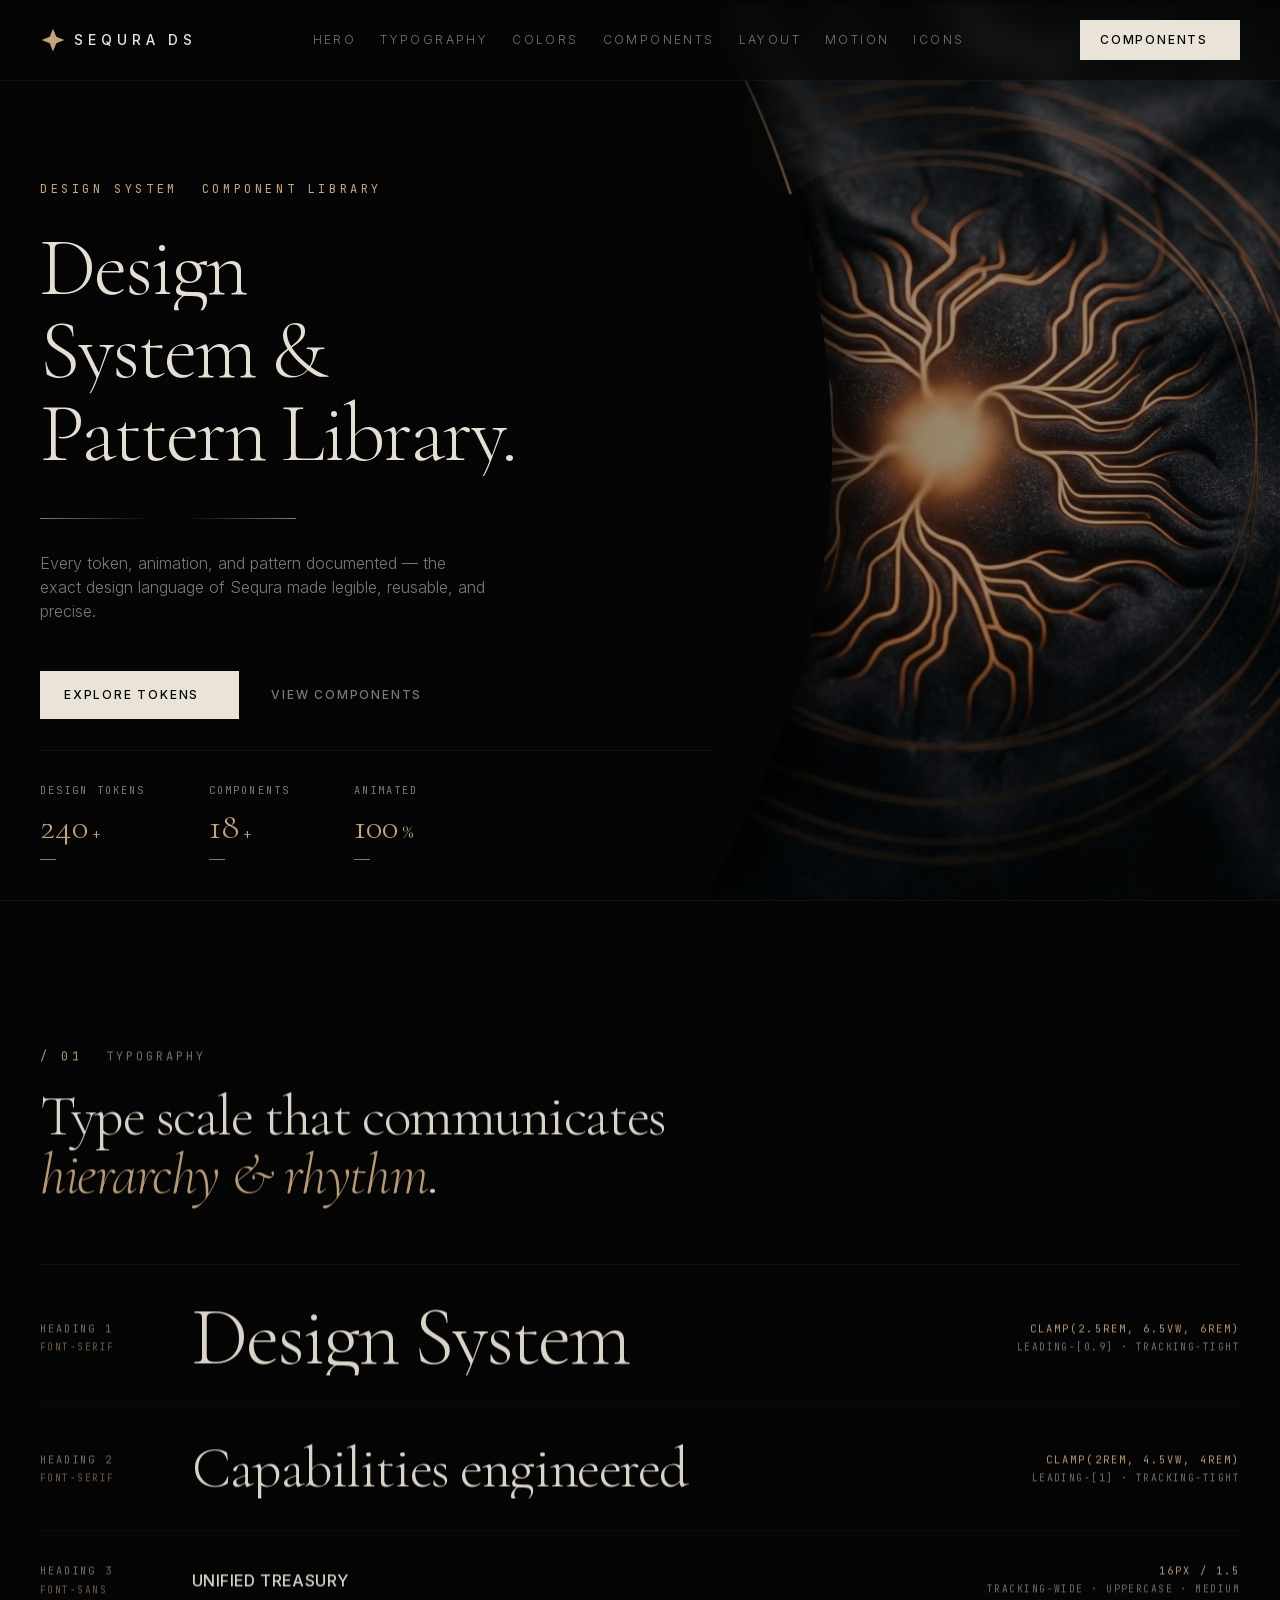
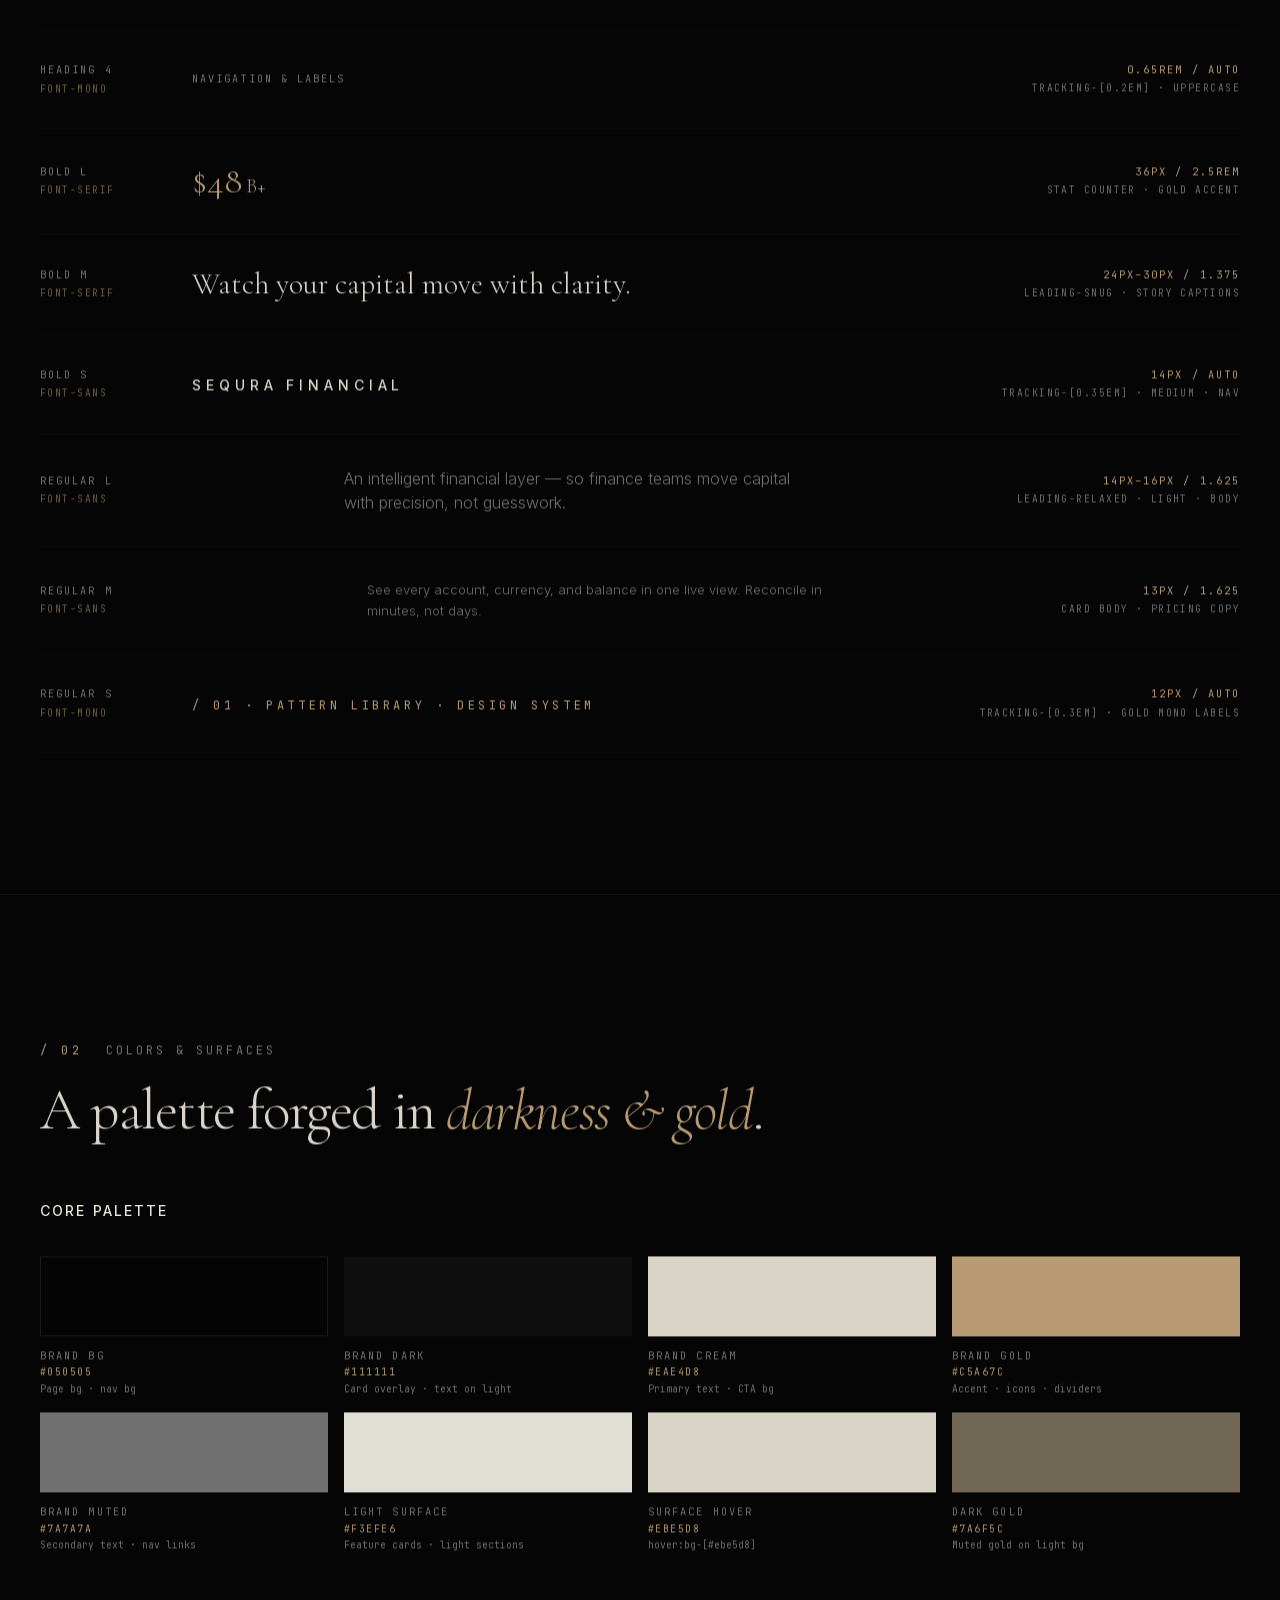
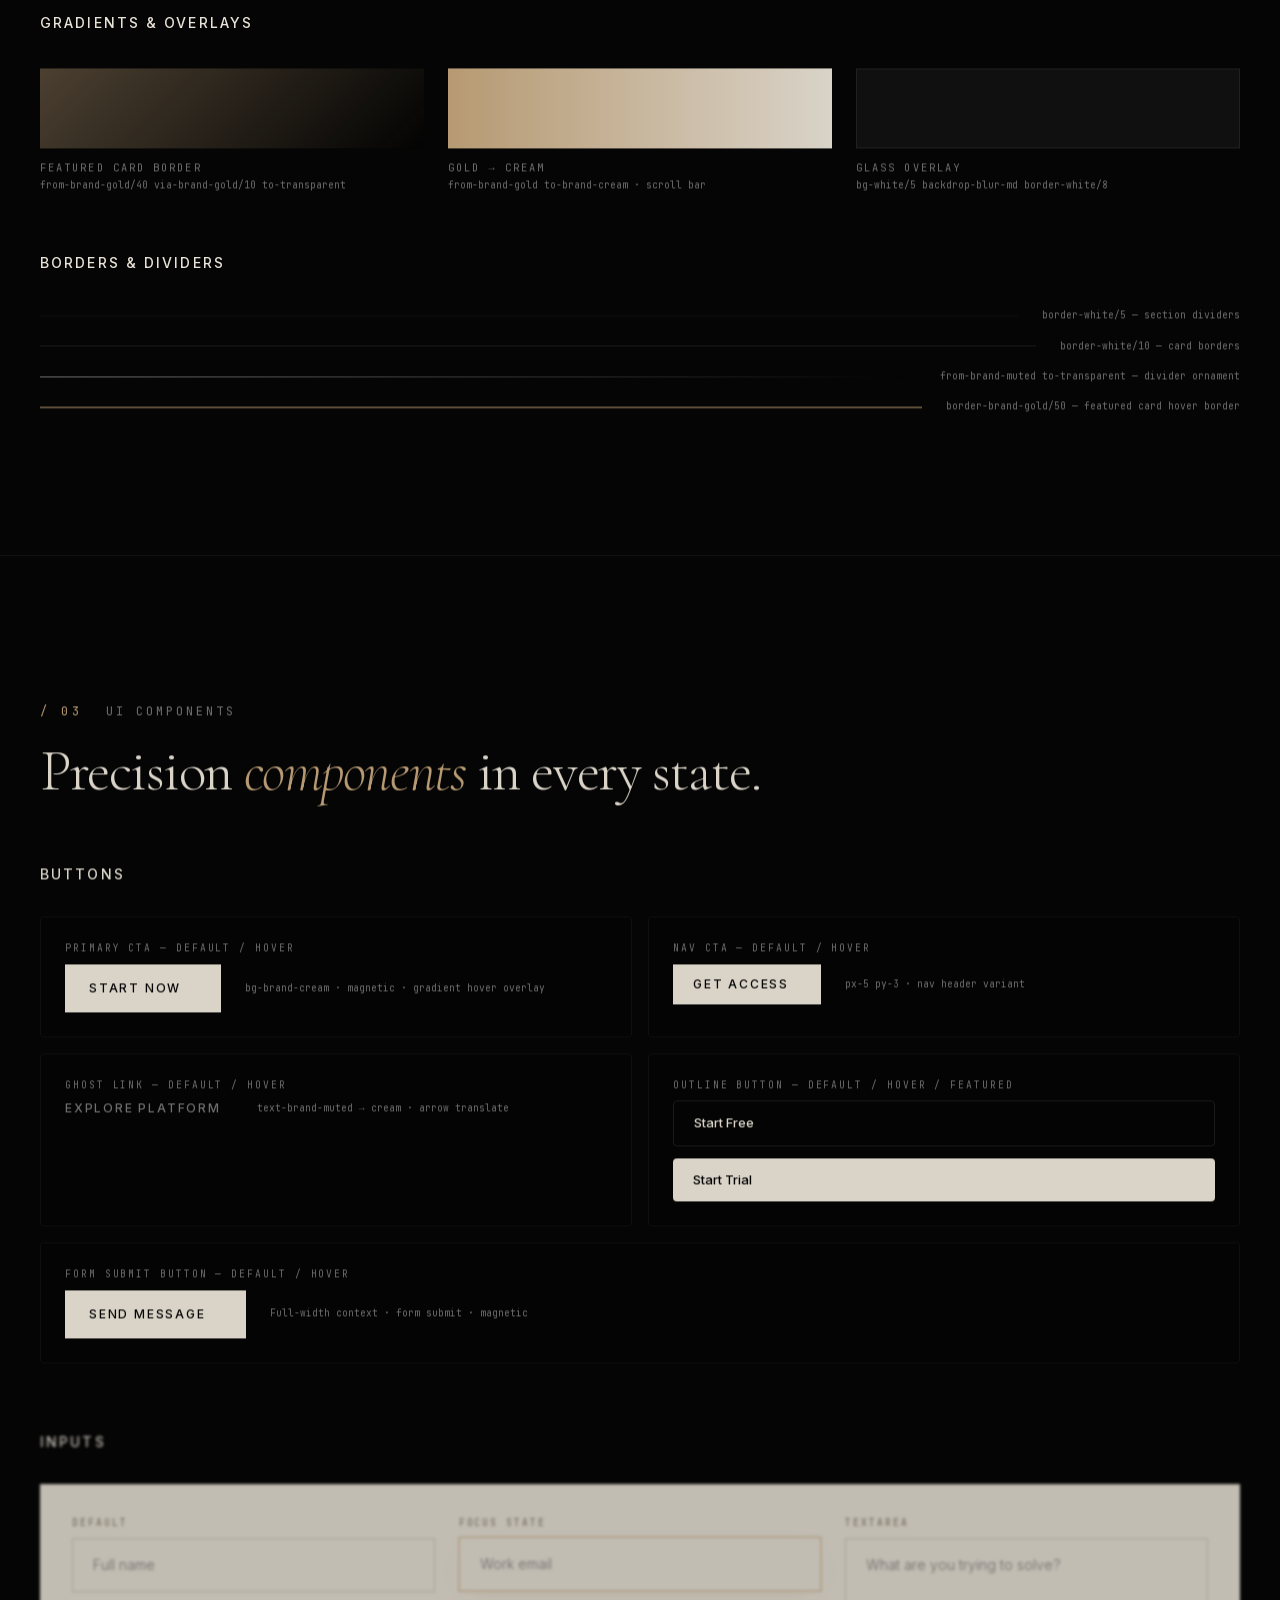
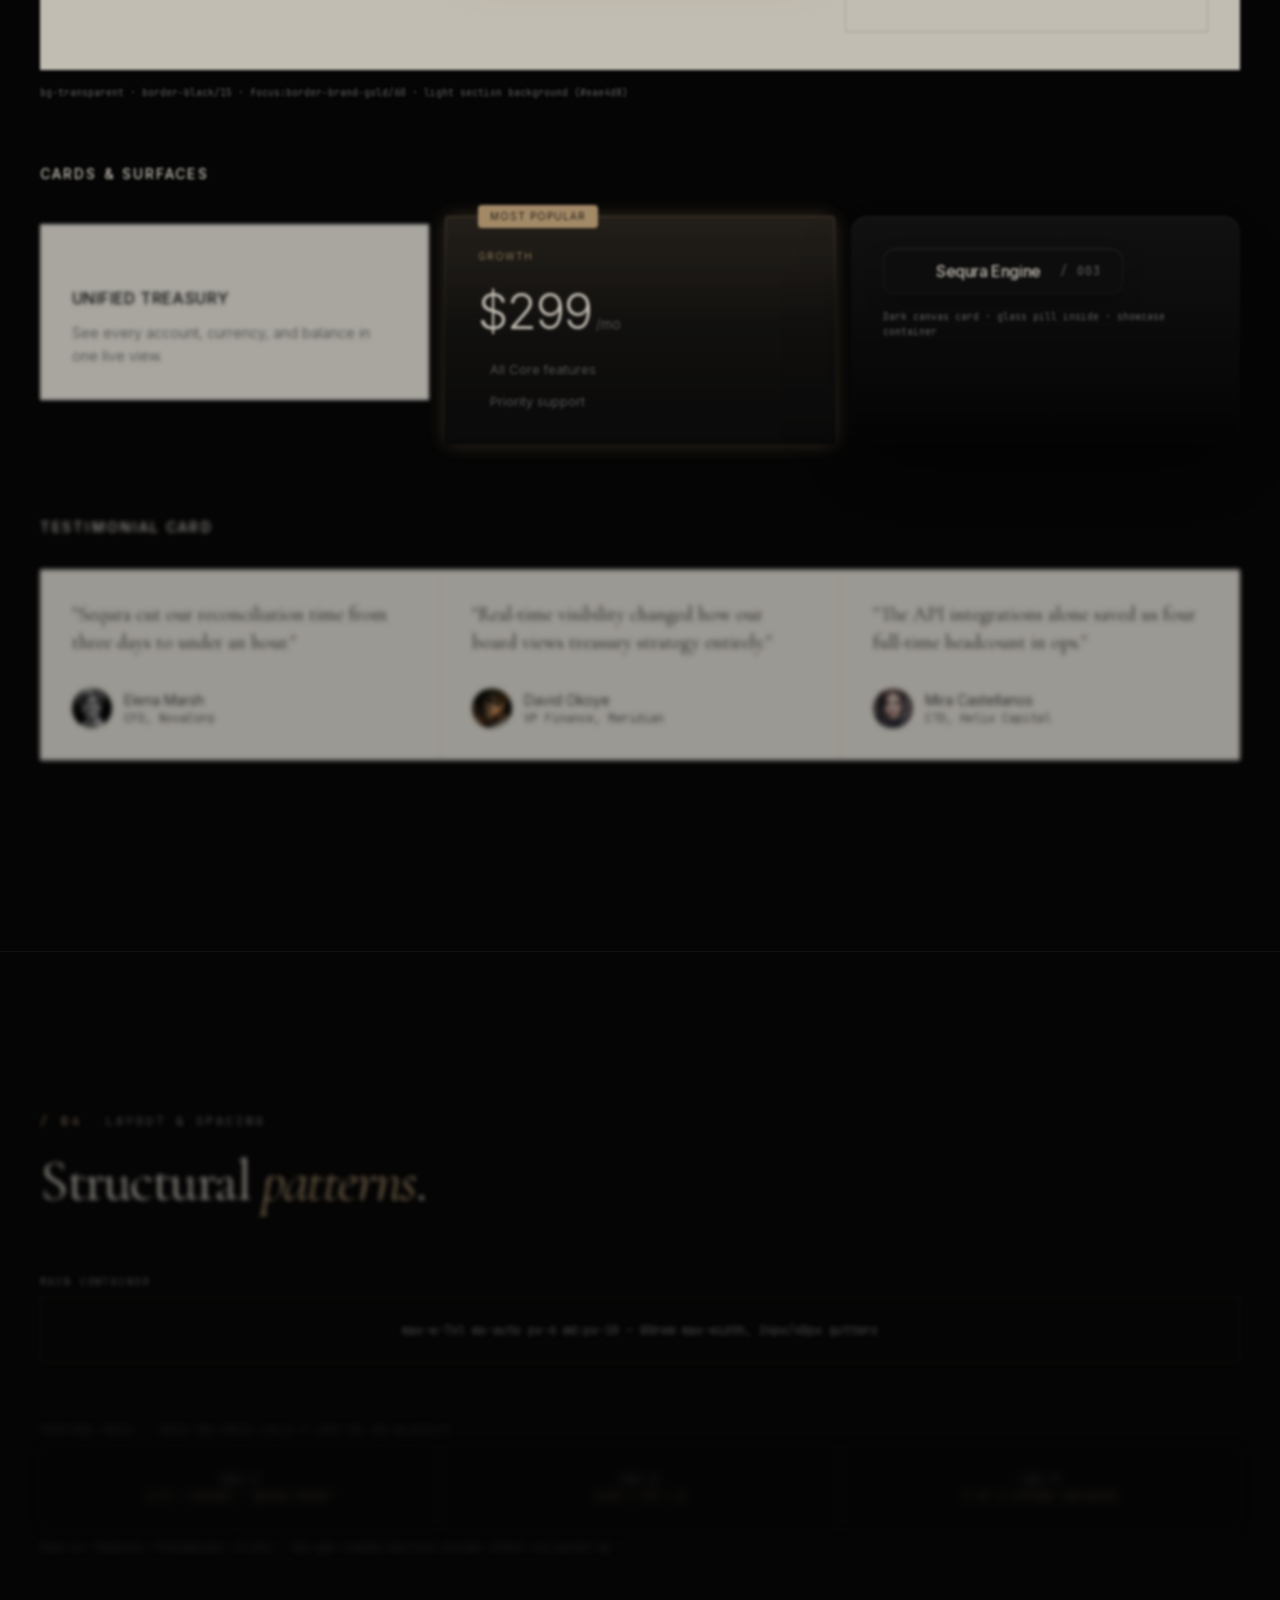
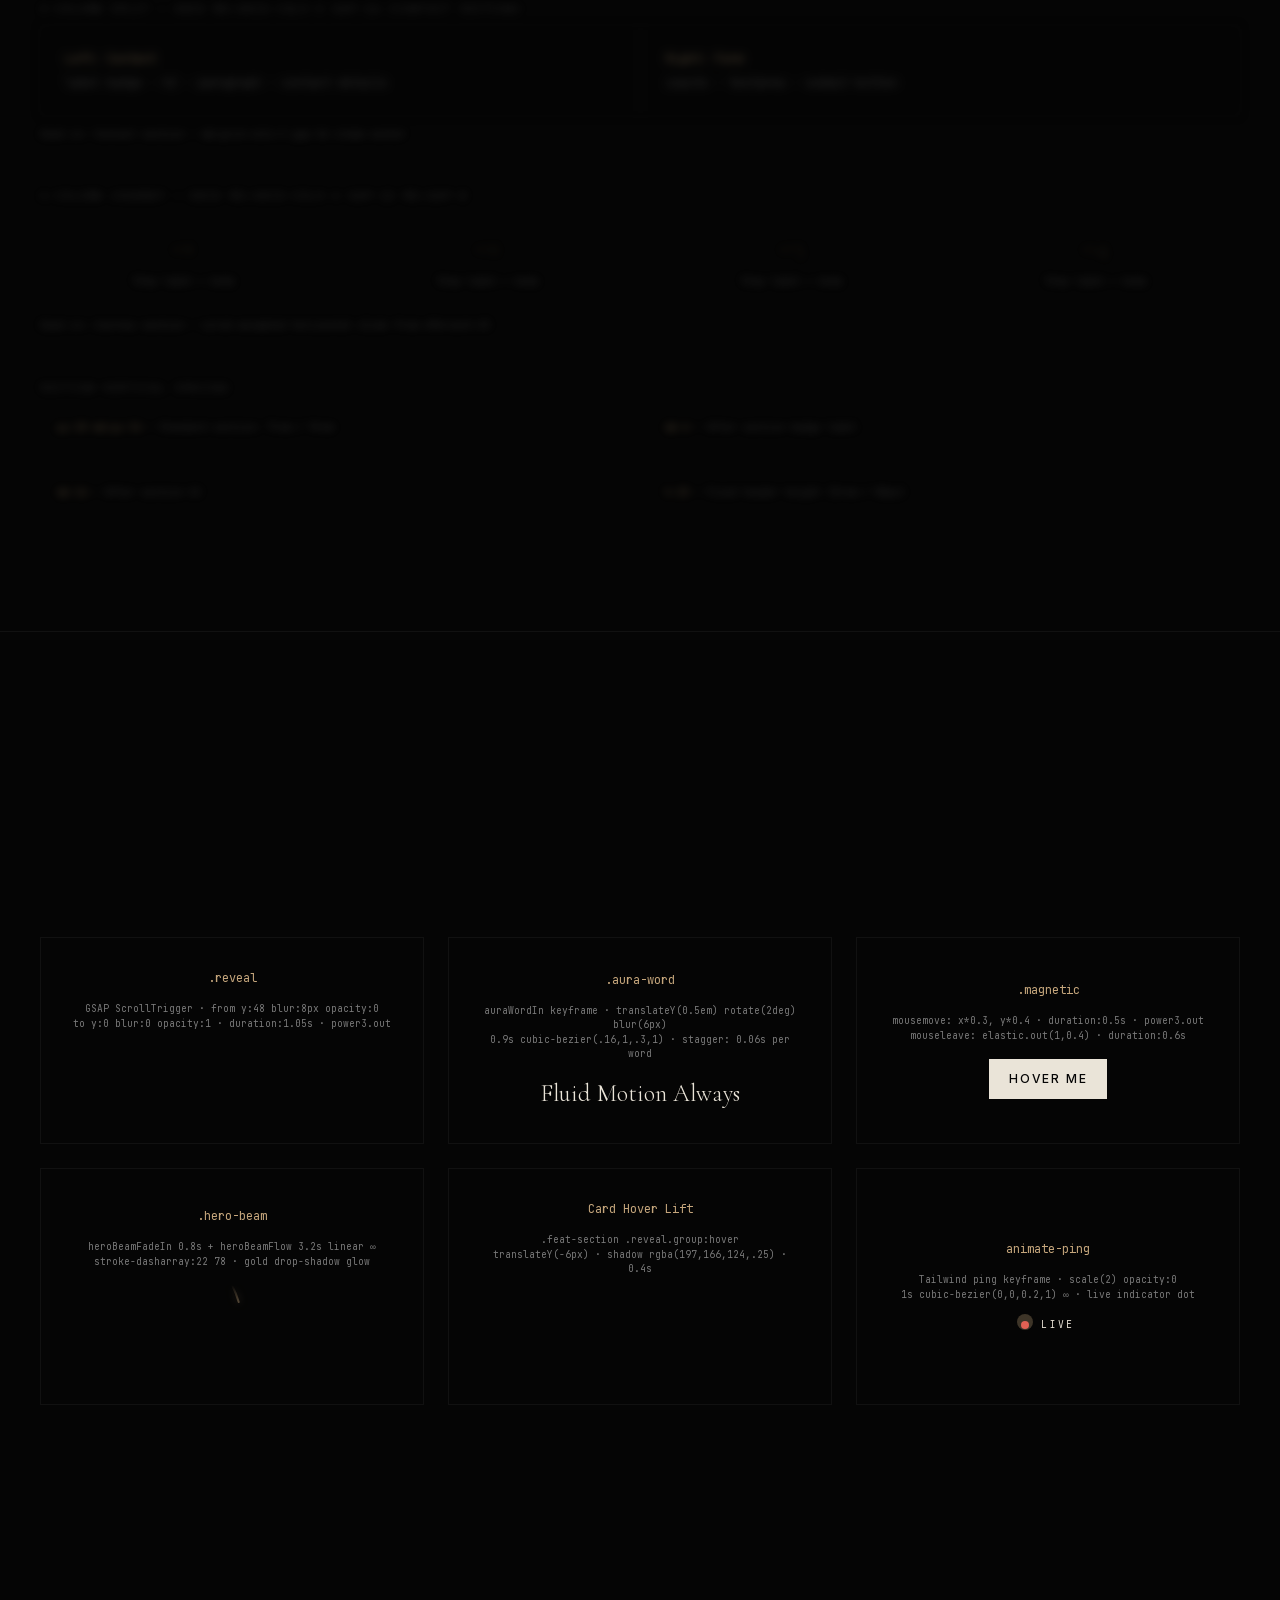
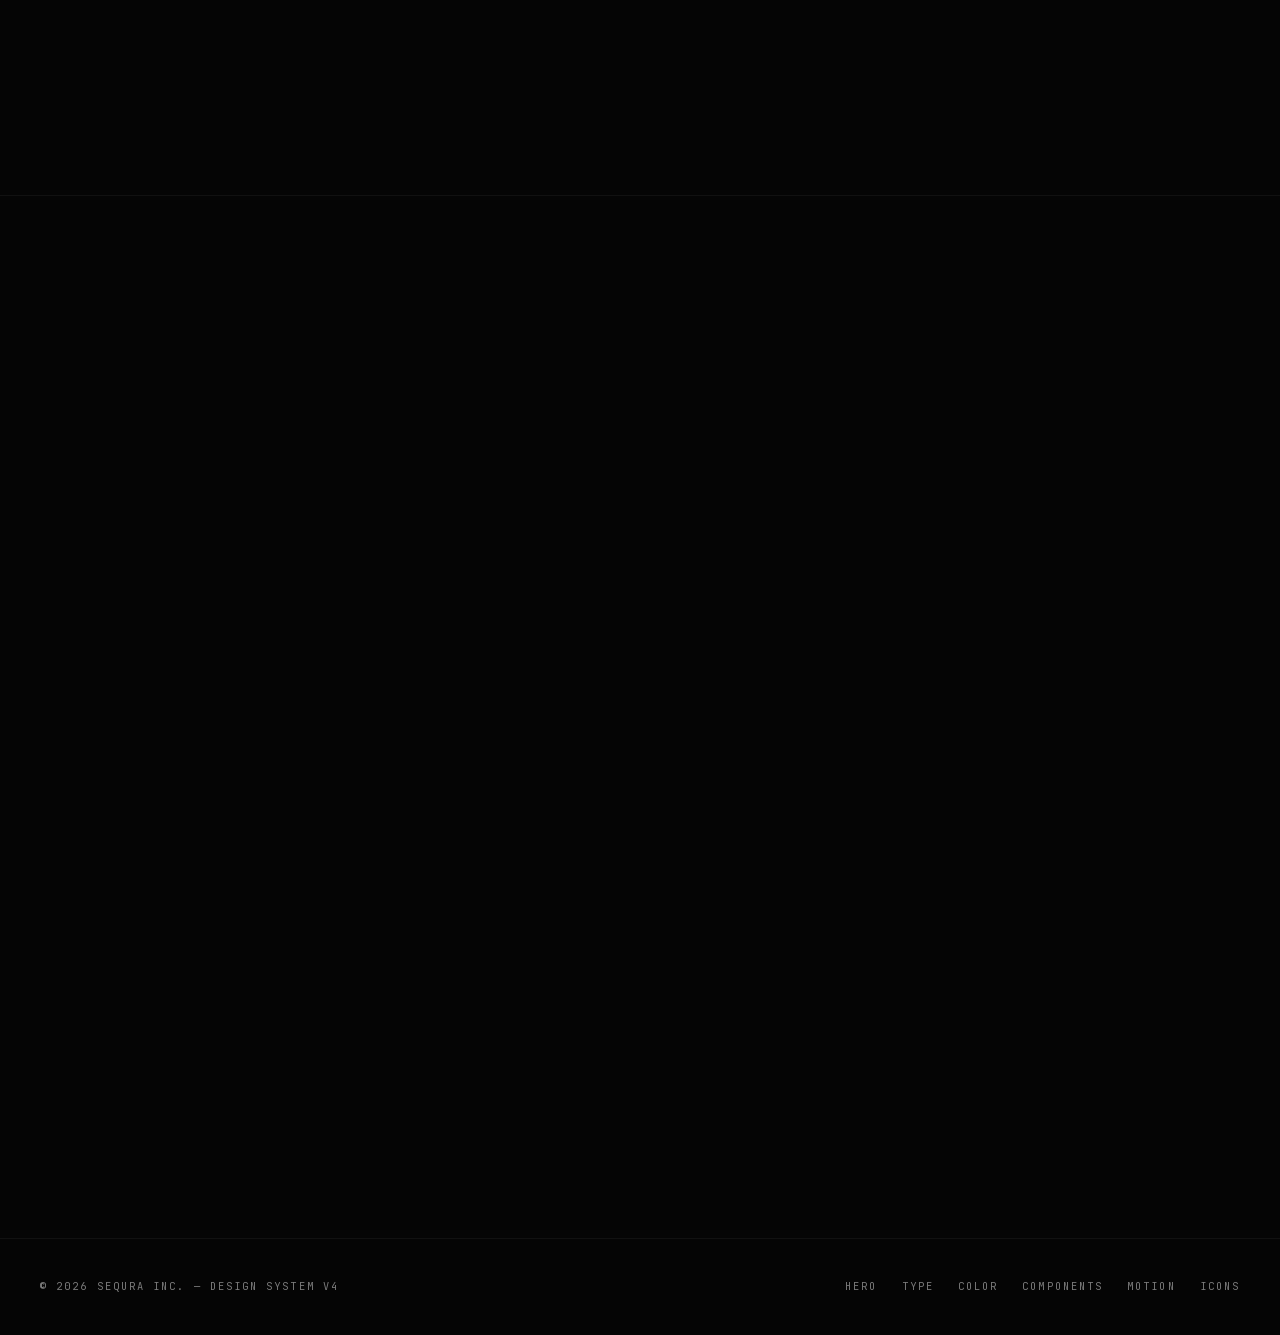
==== sequra-fintech.aura.build/design-system4.html @ 44ab553e "primeiro design system" ====
<!DOCTYPE html>
<html class="bg-[#050505] text-[#eae4d8] selection:bg-[#c5a67c]/30 selection:text-white scroll-smooth" lang="en">
<head>
<meta charset="utf-8"/>
<meta content="width=device-width, initial-scale=1.0" name="viewport"/>
<title>Sequra — Design System & Pattern Library</title>
<script src="assets/176e894661aa9cdc_3.4.17"></script>
<link href="https://fonts.googleapis.com" rel="preconnect"/>
<link href="https://fonts.gstatic.com" rel="preconnect"/>
<link href="assets/3ca3ce325beb8ca0_css2.css" rel="stylesheet"/>
<script src="assets/851bed7af266f96a_iconify-icon.min.js"></script>
<script src="assets/efc85c7eb1418197_gsap.min.js"></script>
<script src="assets/65f6c13748b0c8d8_ScrollTrigger.min.js"></script>
<script>
tailwind.config = {
  theme: { extend: {
    fontFamily: { serif: ['"Cormorant Garamond"','serif'], sans: ['Inter','sans-serif'], mono: ['"JetBrains Mono"','monospace'] },
    colors: { brand: { bg:'#050505', cream:'#eae4d8', gold:'#c5a67c', muted:'#7a7a7a', dark:'#111111' } }
  }}
}
</script>
<style>
/* ── Keyframes from original ── */
@keyframes heroBeamFlow{from{stroke-dashoffset:100}to{stroke-dashoffset:0}}
@keyframes heroBeamFadeIn{from{opacity:0}to{opacity:1}}
.hero-beam{opacity:0;animation:heroBeamFadeIn .8s ease 2s forwards,heroBeamFlow 3.2s linear 2s infinite;will-change:stroke-dashoffset}
@keyframes auraFadeUp{from{opacity:0;transform:translateY(28px);filter:blur(8px)}to{opacity:1;transform:translateY(0);filter:blur(0)}}
@keyframes auraWordIn{from{opacity:0;transform:translateY(0.5em) rotate(2deg);filter:blur(6px)}to{opacity:1;transform:translateY(0) rotate(0);filter:blur(0)}}
.aura-word{display:inline-block;will-change:transform,opacity,filter;animation:auraWordIn .9s cubic-bezier(.16,1,.3,1) both}
.aura-inview{animation:auraFadeUp 1s cubic-bezier(.16,1,.3,1) both}
/* ── Transitions from original ── */
a,button,input,textarea,iconify-icon{transition:transform .4s cubic-bezier(.16,1,.3,1),color .4s ease,background-color .4s ease,border-color .4s ease,box-shadow .4s ease,letter-spacing .4s ease,filter .4s ease}
a:hover iconify-icon,button:hover iconify-icon{transform:translateY(-1px)}
.feat-section .reveal.group:hover{transform:translateY(-6px);box-shadow:0 24px 60px -20px rgba(197,166,124,.25)}
.feat-section .reveal.group:hover iconify-icon{transform:scale(1.15) rotate(-6deg);filter:drop-shadow(0 0 12px rgba(197,166,124,.5))}
input:focus,textarea:focus{box-shadow:0 0 0 1px rgba(197,166,124,.4),0 8px 30px -12px rgba(197,166,124,.3);transform:translateY(-1px)}
button:hover,a.bg-brand-cream:hover{box-shadow:0 12px 40px -10px rgba(234,228,216,.35)}
nav a:hover{color:#c5a67c}
/* ── Scroll progress ── */
#scroll-progress{position:fixed;top:0;left:0;height:2px;width:0;background:linear-gradient(90deg,#c5a67c,#eae4d8);z-index:60;box-shadow:0 0 12px rgba(197,166,124,.6)}
/* ── Char & magnetic ── */
.char{display:inline-block;will-change:transform,opacity,filter}
.magnetic{will-change:transform}
/* ── DS nav section indicator ── */
.ds-nav-item.active{color:#c5a67c}
/* ── DS section label ── */
.ds-section-rule{border-top:1px solid rgba(255,255,255,.05)}
/* ── Motion demo boxes ── */
@keyframes ds-lift{0%,100%{transform:translateY(0);box-shadow:0 4px 20px rgba(197,166,124,0)}50%{transform:translateY(-8px);box-shadow:0 24px 40px rgba(197,166,124,.3)}}
.ds-motion-lift-demo:hover{animation:ds-lift .6s cubic-bezier(.16,1,.3,1) forwards}
/* ── States demo helper ── */
.state-label{font-size:0.6rem;letter-spacing:.2em;text-transform:uppercase;font-family:"JetBrains Mono",monospace;color:#7a7a7a;margin-bottom:.5rem;display:block}
/* offline */
html,body{opacity:1!important;visibility:visible!important}
</style>
</head>

<body class="font-sans text-brand-cream antialiased font-light bg-brand-bg relative overflow-x-hidden">

<div id="scroll-progress"></div>
<canvas class="fixed inset-0 z-0 pointer-events-none opacity-40" id="ambient-canvas"></canvas>

<!-- ══════════════════════════════════
     FIXED HEADER / NAV
══════════════════════════════════ -->
<header class="fixed top-0 left-0 w-full z-50 backdrop-blur-md bg-brand-bg/60 border-b border-white/5">
  <div class="max-w-7xl mx-auto px-6 md:px-10 h-20 flex items-center justify-between">
    <a class="flex items-center gap-2 group" href="#top">
      <svg class="transition-transform duration-500 group-hover:rotate-90" fill="none" height="26" viewBox="0 0 32 32" width="26">
        <path d="M16 2 L20 12 L30 16 L20 20 L16 30 L12 20 L2 16 L12 12 Z" fill="#c5a67c"></path>
      </svg>
      <span class="text-sm tracking-[0.35em] font-medium uppercase">SEQURA DS</span>
    </a>
    <nav class="hidden md:flex items-center gap-6 text-xs tracking-[0.2em] uppercase text-brand-muted">
      <a href="#top" class="hover:text-brand-cream transition-colors">Hero</a>
      <a href="#typography" class="hover:text-brand-cream transition-colors">Typography</a>
      <a href="#colors" class="hover:text-brand-cream transition-colors">Colors</a>
      <a href="#components" class="hover:text-brand-cream transition-colors">Components</a>
      <a href="#layout" class="hover:text-brand-cream transition-colors">Layout</a>
      <a href="#motion" class="hover:text-brand-cream transition-colors">Motion</a>
      <a href="#icons" class="hover:text-brand-cream transition-colors">Icons</a>
    </nav>
    <a class="group magnetic flex items-center gap-3 bg-brand-cream text-brand-bg px-5 py-3 hover:bg-white transition-colors" href="#components">
      <span class="text-xs tracking-[0.15em] font-medium uppercase">Components</span>
      <iconify-icon class="text-base transition-transform group-hover:translate-x-1 group-hover:-translate-y-1" icon="solar:arrow-right-up-linear"></iconify-icon>
    </a>
  </div>
</header>


<!-- ══════════════════════════════════
     0) HERO — EXACT CLONE, TEXT ADAPTED
══════════════════════════════════ -->
<section class="relative h-screen w-full overflow-hidden" id="top">

  <!-- Right background image -->
  <div class="absolute inset-0 z-0 flex justify-end overflow-hidden">
    <img alt="" class="gsap-bg-img h-full w-auto max-w-none object-cover object-left opacity-0" src="assets/fb736cce9f57f5f8_1600w.jpg"/>
  </div>

  <!-- SVG curve + beam overlay -->
  <svg class="absolute inset-0 w-full h-full pointer-events-none drop-shadow-[20px_0_30px_rgba(0,0,0,0.9)]" preserveAspectRatio="none" viewBox="0 0 100 100">
    <defs>
      <linearGradient id="beamGrad" x1="0" x2="0" y1="0" y2="1">
        <stop offset="0%" stop-color="rgba(197,166,124,0)"/>
        <stop offset="40%" stop-color="rgba(197,166,124,0.9)"/>
        <stop offset="60%" stop-color="rgba(234,228,216,0.95)"/>
        <stop offset="100%" stop-color="rgba(197,166,124,0)"/>
      </linearGradient>
    </defs>
    <path class="gsap-curve" d="M0,0 L0,100 L55,100 Q75,50 55,0 Z" fill="#050505"></path>
    <path class="hero-beam" d="M55,0 Q75,50 55,100" fill="none" pathLength="100" stroke="url(#beamGrad)" stroke-dasharray="22 78" stroke-linecap="round" stroke-width="0.2" style="filter:drop-shadow(0 0 2px rgba(197,166,124,0.9));animation-delay:2s"></path>
  </svg>

  <!-- Left content -->
  <div class="relative z-10 h-full max-w-7xl mx-auto px-6 md:px-10 flex flex-col justify-center">

    <!-- Badge -->
    <div class="gsap-element flex items-center gap-3 mb-8">
      <span class="text-xs tracking-[0.3em] text-brand-gold uppercase font-mono">Design System</span>
      <iconify-icon class="text-brand-muted text-xs" icon="solar:close-linear"></iconify-icon>
      <span class="text-xs tracking-[0.3em] text-brand-gold uppercase font-mono">Component Library</span>
    </div>

    <!-- H1 -->
    <h1 class="font-serif tracking-tight text-[clamp(2.5rem,6.5vw,6rem)] leading-[0.9] text-brand-cream mb-10 select-none" data-hero-letters="true">
      <div class="overflow-hidden py-1"><div class="gsap-text">Design</div></div>
      <div class="overflow-hidden py-1"><div class="gsap-text">System &amp;</div></div>
      <div class="overflow-hidden py-1"><div class="gsap-text">Pattern Library.</div></div>
    </h1>

    <!-- Divider -->
    <div class="gsap-element flex items-center gap-4 mb-8 w-64 opacity-50">
      <div class="h-px flex-1 bg-gradient-to-r from-brand-muted to-transparent"></div>
      <iconify-icon class="text-brand-gold text-sm" icon="solar:shield-check-linear"></iconify-icon>
      <div class="h-px flex-1 bg-gradient-to-l from-brand-muted to-transparent"></div>
    </div>

    <!-- Paragraph -->
    <p class="gsap-element text-sm md:text-base text-brand-muted max-w-md leading-relaxed mb-12">
      Every token, animation, and pattern documented — the exact design language of Sequra made legible, reusable, and precise.
    </p>

    <!-- CTA buttons -->
    <div class="gsap-element flex flex-wrap items-center gap-8">
      <a class="relative group magnetic overflow-hidden bg-brand-cream text-brand-bg px-6 py-4 flex items-center gap-4 transition-all duration-300 hover:bg-white" href="#typography">
        <span class="text-xs tracking-[0.15em] font-medium uppercase relative z-10">Explore Tokens</span>
        <iconify-icon class="text-lg relative z-10 transition-transform group-hover:translate-x-1 group-hover:-translate-y-1" icon="solar:arrow-right-up-linear"></iconify-icon>
        <div class="absolute inset-0 bg-gradient-to-tr from-brand-gold/20 to-transparent opacity-0 group-hover:opacity-100 transition-opacity duration-500 z-0"></div>
      </a>
      <a class="group flex items-center gap-3 text-brand-muted hover:text-brand-cream transition-colors duration-300" href="#components">
        <span class="text-xs tracking-[0.15em] font-medium uppercase">View Components</span>
        <iconify-icon class="text-lg transition-transform group-hover:translate-x-1 group-hover:-translate-y-1" icon="solar:arrow-right-up-linear"></iconify-icon>
      </a>
    </div>
  </div>

  <!-- Bottom stats -->
  <div class="gsap-element absolute bottom-10 left-0 right-0 z-10 max-w-7xl mx-auto px-6 md:px-10">
    <div class="flex flex-wrap items-end gap-12 md:gap-16 border-t border-white/5 pt-8 max-w-2xl">
      <div class="flex flex-col gap-2">
        <span class="text-[0.65rem] tracking-[0.2em] text-brand-muted uppercase font-mono">Design Tokens</span>
        <div class="flex items-baseline gap-1">
          <span class="font-serif text-4xl text-brand-gold" data-count="240">240</span>
          <span class="font-serif text-xl text-brand-gold">+</span>
        </div>
        <div class="w-4 h-px bg-brand-muted mt-1"></div>
      </div>
      <div class="flex flex-col gap-2">
        <span class="text-[0.65rem] tracking-[0.2em] text-brand-muted uppercase font-mono">Components</span>
        <div class="flex items-baseline gap-1">
          <span class="font-serif text-4xl text-brand-gold" data-count="18">18</span>
          <span class="font-serif text-xl text-brand-gold">+</span>
        </div>
        <div class="w-4 h-px bg-brand-muted mt-1"></div>
      </div>
      <div class="flex flex-col gap-2">
        <span class="text-[0.65rem] tracking-[0.2em] text-brand-muted uppercase font-mono">Animated</span>
        <div class="flex items-baseline gap-1">
          <span class="font-serif text-4xl text-brand-gold" data-count="100" data-decimals="0">100</span>
          <span class="font-serif text-xl text-brand-gold">%</span>
        </div>
        <div class="w-4 h-px bg-brand-muted mt-1"></div>
      </div>
    </div>
  </div>

</section>


<!-- ══════════════════════════════════
     1) TYPOGRAPHY
══════════════════════════════════ -->
<section class="relative z-10 max-w-7xl mx-auto px-6 md:px-10 py-28 md:py-36 ds-section-rule" id="typography">

  <div class="reveal flex items-center gap-3 mb-6">
    <span class="text-xs tracking-[0.3em] text-brand-gold uppercase font-mono">/ 01</span>
    <iconify-icon class="text-brand-muted text-xs" icon="solar:close-linear"></iconify-icon>
    <span class="text-xs tracking-[0.25em] text-brand-muted uppercase font-mono">Typography</span>
  </div>

  <h2 class="reveal font-serif tracking-tight text-[clamp(2rem,4.5vw,4rem)] leading-[1] mb-16 max-w-3xl">
    Type scale that communicates
    <span class="italic text-brand-gold">hierarchy &amp; rhythm</span>.
  </h2>

  <!-- Spec table -->
  <div class="flex flex-col border-t border-white/5">

    <!-- Heading 1 -->
    <div class="reveal flex items-center justify-between py-8 border-b border-white/5 gap-6 flex-wrap md:flex-nowrap">
      <div class="flex-shrink-0 w-28">
        <span class="text-[0.65rem] tracking-[0.2em] text-brand-muted uppercase font-mono block">Heading 1</span>
        <span class="text-[0.6rem] tracking-[0.15em] text-brand-gold/60 uppercase font-mono block mt-1">font-serif</span>
      </div>
      <div class="flex-1 overflow-hidden px-4 min-w-0">
        <h1 class="font-serif tracking-tight text-[clamp(2.5rem,6.5vw,6rem)] leading-[0.9] text-brand-cream truncate">Design System</h1>
      </div>
      <div class="flex-shrink-0 text-right">
        <span class="text-[0.65rem] tracking-[0.2em] text-brand-gold uppercase font-mono block">clamp(2.5rem, 6.5vw, 6rem)</span>
        <span class="text-[0.6rem] tracking-[0.15em] text-brand-muted uppercase font-mono block mt-1">leading-[0.9] · tracking-tight</span>
      </div>
    </div>

    <!-- Heading 2 -->
    <div class="reveal flex items-center justify-between py-8 border-b border-white/5 gap-6 flex-wrap md:flex-nowrap">
      <div class="flex-shrink-0 w-28">
        <span class="text-[0.65rem] tracking-[0.2em] text-brand-muted uppercase font-mono block">Heading 2</span>
        <span class="text-[0.6rem] tracking-[0.15em] text-brand-gold/60 uppercase font-mono block mt-1">font-serif</span>
      </div>
      <div class="flex-1 overflow-hidden px-4 min-w-0">
        <h2 class="font-serif tracking-tight text-[clamp(2rem,4.5vw,4rem)] leading-[1] text-brand-cream truncate">Capabilities engineered</h2>
      </div>
      <div class="flex-shrink-0 text-right">
        <span class="text-[0.65rem] tracking-[0.2em] text-brand-gold uppercase font-mono block">clamp(2rem, 4.5vw, 4rem)</span>
        <span class="text-[0.6rem] tracking-[0.15em] text-brand-muted uppercase font-mono block mt-1">leading-[1] · tracking-tight</span>
      </div>
    </div>

    <!-- Heading 3 — Card title -->
    <div class="reveal flex items-center justify-between py-8 border-b border-white/5 gap-6 flex-wrap md:flex-nowrap">
      <div class="flex-shrink-0 w-28">
        <span class="text-[0.65rem] tracking-[0.2em] text-brand-muted uppercase font-mono block">Heading 3</span>
        <span class="text-[0.6rem] tracking-[0.15em] text-brand-gold/60 uppercase font-mono block mt-1">font-sans</span>
      </div>
      <div class="flex-1 overflow-hidden px-4 min-w-0">
        <h3 class="text-base tracking-wide uppercase font-medium text-brand-cream">Unified Treasury</h3>
      </div>
      <div class="flex-shrink-0 text-right">
        <span class="text-[0.65rem] tracking-[0.2em] text-brand-gold uppercase font-mono block">16px / 1.5</span>
        <span class="text-[0.6rem] tracking-[0.15em] text-brand-muted uppercase font-mono block mt-1">tracking-wide · uppercase · medium</span>
      </div>
    </div>

    <!-- Heading 4 — Section label -->
    <div class="reveal flex items-center justify-between py-8 border-b border-white/5 gap-6 flex-wrap md:flex-nowrap">
      <div class="flex-shrink-0 w-28">
        <span class="text-[0.65rem] tracking-[0.2em] text-brand-muted uppercase font-mono block">Heading 4</span>
        <span class="text-[0.6rem] tracking-[0.15em] text-brand-gold/60 uppercase font-mono block mt-1">font-mono</span>
      </div>
      <div class="flex-1 overflow-hidden px-4 min-w-0">
        <h4 class="text-[0.65rem] tracking-[0.2em] uppercase font-mono text-brand-muted">Navigation &amp; Labels</h4>
      </div>
      <div class="flex-shrink-0 text-right">
        <span class="text-[0.65rem] tracking-[0.2em] text-brand-gold uppercase font-mono block">0.65rem / auto</span>
        <span class="text-[0.6rem] tracking-[0.15em] text-brand-muted uppercase font-mono block mt-1">tracking-[0.2em] · uppercase</span>
      </div>
    </div>

    <!-- Bold L — Serif stat -->
    <div class="reveal flex items-center justify-between py-8 border-b border-white/5 gap-6 flex-wrap md:flex-nowrap">
      <div class="flex-shrink-0 w-28">
        <span class="text-[0.65rem] tracking-[0.2em] text-brand-muted uppercase font-mono block">Bold L</span>
        <span class="text-[0.6rem] tracking-[0.15em] text-brand-gold/60 uppercase font-mono block mt-1">font-serif</span>
      </div>
      <div class="flex-1 overflow-hidden px-4 min-w-0 flex items-baseline gap-1">
        <span class="font-serif text-4xl text-brand-gold">$48</span>
        <span class="font-serif text-xl text-brand-gold">B+</span>
      </div>
      <div class="flex-shrink-0 text-right">
        <span class="text-[0.65rem] tracking-[0.2em] text-brand-gold uppercase font-mono block">36px / 2.5rem</span>
        <span class="text-[0.6rem] tracking-[0.15em] text-brand-muted uppercase font-mono block mt-1">stat counter · gold accent</span>
      </div>
    </div>

    <!-- Bold M — Story serif -->
    <div class="reveal flex items-center justify-between py-8 border-b border-white/5 gap-6 flex-wrap md:flex-nowrap">
      <div class="flex-shrink-0 w-28">
        <span class="text-[0.65rem] tracking-[0.2em] text-brand-muted uppercase font-mono block">Bold M</span>
        <span class="text-[0.6rem] tracking-[0.15em] text-brand-gold/60 uppercase font-mono block mt-1">font-serif</span>
      </div>
      <div class="flex-1 overflow-hidden px-4 min-w-0">
        <p class="font-serif text-2xl md:text-3xl leading-snug text-brand-cream">Watch your capital move with clarity.</p>
      </div>
      <div class="flex-shrink-0 text-right">
        <span class="text-[0.65rem] tracking-[0.2em] text-brand-gold uppercase font-mono block">24px–30px / 1.375</span>
        <span class="text-[0.6rem] tracking-[0.15em] text-brand-muted uppercase font-mono block mt-1">leading-snug · story captions</span>
      </div>
    </div>

    <!-- Bold S — Nav label -->
    <div class="reveal flex items-center justify-between py-8 border-b border-white/5 gap-6 flex-wrap md:flex-nowrap">
      <div class="flex-shrink-0 w-28">
        <span class="text-[0.65rem] tracking-[0.2em] text-brand-muted uppercase font-mono block">Bold S</span>
        <span class="text-[0.6rem] tracking-[0.15em] text-brand-gold/60 uppercase font-mono block mt-1">font-sans</span>
      </div>
      <div class="flex-1 overflow-hidden px-4 min-w-0">
        <span class="text-sm tracking-[0.35em] font-medium uppercase text-brand-cream">SEQURA FINANCIAL</span>
      </div>
      <div class="flex-shrink-0 text-right">
        <span class="text-[0.65rem] tracking-[0.2em] text-brand-gold uppercase font-mono block">14px / auto</span>
        <span class="text-[0.6rem] tracking-[0.15em] text-brand-muted uppercase font-mono block mt-1">tracking-[0.35em] · medium · nav</span>
      </div>
    </div>

    <!-- Regular L — Body -->
    <div class="reveal flex items-center justify-between py-8 border-b border-white/5 gap-6 flex-wrap md:flex-nowrap">
      <div class="flex-shrink-0 w-28">
        <span class="text-[0.65rem] tracking-[0.2em] text-brand-muted uppercase font-mono block">Regular L</span>
        <span class="text-[0.6rem] tracking-[0.15em] text-brand-gold/60 uppercase font-mono block mt-1">font-sans</span>
      </div>
      <div class="flex-1 overflow-hidden px-4 min-w-0 max-w-lg">
        <p class="text-sm md:text-base text-brand-muted leading-relaxed">An intelligent financial layer — so finance teams move capital with precision, not guesswork.</p>
      </div>
      <div class="flex-shrink-0 text-right">
        <span class="text-[0.65rem] tracking-[0.2em] text-brand-gold uppercase font-mono block">14px–16px / 1.625</span>
        <span class="text-[0.6rem] tracking-[0.15em] text-brand-muted uppercase font-mono block mt-1">leading-relaxed · light · body</span>
      </div>
    </div>

    <!-- Regular M — Card body -->
    <div class="reveal flex items-center justify-between py-8 border-b border-white/5 gap-6 flex-wrap md:flex-nowrap">
      <div class="flex-shrink-0 w-28">
        <span class="text-[0.65rem] tracking-[0.2em] text-brand-muted uppercase font-mono block">Regular M</span>
        <span class="text-[0.6rem] tracking-[0.15em] text-brand-gold/60 uppercase font-mono block mt-1">font-sans</span>
      </div>
      <div class="flex-1 overflow-hidden px-4 min-w-0 max-w-lg">
        <p class="text-[13px] leading-relaxed text-brand-muted">See every account, currency, and balance in one live view. Reconcile in minutes, not days.</p>
      </div>
      <div class="flex-shrink-0 text-right">
        <span class="text-[0.65rem] tracking-[0.2em] text-brand-gold uppercase font-mono block">13px / 1.625</span>
        <span class="text-[0.6rem] tracking-[0.15em] text-brand-muted uppercase font-mono block mt-1">card body · pricing copy</span>
      </div>
    </div>

    <!-- Regular S — Mono label -->
    <div class="reveal flex items-center justify-between py-8 border-b border-white/5 gap-6 flex-wrap md:flex-nowrap">
      <div class="flex-shrink-0 w-28">
        <span class="text-[0.65rem] tracking-[0.2em] text-brand-muted uppercase font-mono block">Regular S</span>
        <span class="text-[0.6rem] tracking-[0.15em] text-brand-gold/60 uppercase font-mono block mt-1">font-mono</span>
      </div>
      <div class="flex-1 overflow-hidden px-4 min-w-0">
        <span class="text-xs tracking-[0.3em] text-brand-gold uppercase font-mono">/ 01 · Pattern Library · Design System</span>
      </div>
      <div class="flex-shrink-0 text-right">
        <span class="text-[0.65rem] tracking-[0.2em] text-brand-gold uppercase font-mono block">12px / auto</span>
        <span class="text-[0.6rem] tracking-[0.15em] text-brand-muted uppercase font-mono block mt-1">tracking-[0.3em] · gold mono labels</span>
      </div>
    </div>

  </div>
</section>


<!-- ══════════════════════════════════
     2) COLORS & SURFACES
══════════════════════════════════ -->
<section class="relative z-10 max-w-7xl mx-auto px-6 md:px-10 py-28 md:py-36 ds-section-rule" id="colors">

  <div class="reveal flex items-center gap-3 mb-6">
    <span class="text-xs tracking-[0.3em] text-brand-gold uppercase font-mono">/ 02</span>
    <iconify-icon class="text-brand-muted text-xs" icon="solar:close-linear"></iconify-icon>
    <span class="text-xs tracking-[0.25em] text-brand-muted uppercase font-mono">Colors &amp; Surfaces</span>
  </div>

  <h2 class="reveal font-serif tracking-tight text-[clamp(2rem,4.5vw,4rem)] leading-[1] mb-16 max-w-3xl">
    A palette forged in
    <span class="italic text-brand-gold">darkness &amp; gold</span>.
  </h2>

  <!-- Core palette -->
  <h3 class="text-sm tracking-[0.15em] uppercase font-medium mb-8 text-brand-cream">Core Palette</h3>
  <div class="reveal grid grid-cols-2 md:grid-cols-4 gap-4 mb-16">
    <div>
      <div class="h-20 w-full mb-3 border border-white/10" style="background:#050505"></div>
      <span class="text-[0.65rem] tracking-[0.2em] text-brand-muted uppercase font-mono block">Brand BG</span>
      <span class="text-[0.6rem] tracking-[0.15em] text-brand-gold uppercase font-mono block mt-0.5">#050505</span>
      <span class="text-[0.6rem] text-brand-muted font-mono block mt-0.5">Page bg · nav bg</span>
    </div>
    <div>
      <div class="h-20 w-full mb-3" style="background:#111111"></div>
      <span class="text-[0.65rem] tracking-[0.2em] text-brand-muted uppercase font-mono block">Brand Dark</span>
      <span class="text-[0.6rem] tracking-[0.15em] text-brand-gold uppercase font-mono block mt-0.5">#111111</span>
      <span class="text-[0.6rem] text-brand-muted font-mono block mt-0.5">Card overlay · text on light</span>
    </div>
    <div>
      <div class="h-20 w-full mb-3" style="background:#eae4d8"></div>
      <span class="text-[0.65rem] tracking-[0.2em] text-brand-muted uppercase font-mono block">Brand Cream</span>
      <span class="text-[0.6rem] tracking-[0.15em] text-brand-gold uppercase font-mono block mt-0.5">#eae4d8</span>
      <span class="text-[0.6rem] text-brand-muted font-mono block mt-0.5">Primary text · CTA bg</span>
    </div>
    <div>
      <div class="h-20 w-full mb-3" style="background:#c5a67c"></div>
      <span class="text-[0.65rem] tracking-[0.2em] text-brand-muted uppercase font-mono block">Brand Gold</span>
      <span class="text-[0.6rem] tracking-[0.15em] text-brand-gold uppercase font-mono block mt-0.5">#c5a67c</span>
      <span class="text-[0.6rem] text-brand-muted font-mono block mt-0.5">Accent · icons · dividers</span>
    </div>
    <div>
      <div class="h-20 w-full mb-3" style="background:#7a7a7a"></div>
      <span class="text-[0.65rem] tracking-[0.2em] text-brand-muted uppercase font-mono block">Brand Muted</span>
      <span class="text-[0.6rem] tracking-[0.15em] text-brand-gold uppercase font-mono block mt-0.5">#7a7a7a</span>
      <span class="text-[0.6rem] text-brand-muted font-mono block mt-0.5">Secondary text · nav links</span>
    </div>
    <div>
      <div class="h-20 w-full mb-3" style="background:#f3efe6"></div>
      <span class="text-[0.65rem] tracking-[0.2em] text-brand-muted uppercase font-mono block">Light Surface</span>
      <span class="text-[0.6rem] tracking-[0.15em] text-brand-gold uppercase font-mono block mt-0.5">#f3efe6</span>
      <span class="text-[0.6rem] text-brand-muted font-mono block mt-0.5">Feature cards · light sections</span>
    </div>
    <div>
      <div class="h-20 w-full mb-3" style="background:#ebe5d8"></div>
      <span class="text-[0.65rem] tracking-[0.2em] text-brand-muted uppercase font-mono block">Surface Hover</span>
      <span class="text-[0.6rem] tracking-[0.15em] text-brand-gold uppercase font-mono block mt-0.5">#ebe5d8</span>
      <span class="text-[0.6rem] text-brand-muted font-mono block mt-0.5">hover:bg-[#ebe5d8]</span>
    </div>
    <div>
      <div class="h-20 w-full mb-3" style="background:#7a6f5c"></div>
      <span class="text-[0.65rem] tracking-[0.2em] text-brand-muted uppercase font-mono block">Dark Gold</span>
      <span class="text-[0.6rem] tracking-[0.15em] text-brand-gold uppercase font-mono block mt-0.5">#7a6f5c</span>
      <span class="text-[0.6rem] text-brand-muted font-mono block mt-0.5">Muted gold on light bg</span>
    </div>
  </div>

  <!-- Gradients -->
  <h3 class="text-sm tracking-[0.15em] uppercase font-medium mb-8 text-brand-cream">Gradients &amp; Overlays</h3>
  <div class="reveal grid grid-cols-1 md:grid-cols-3 gap-6 mb-16">
    <div>
      <div class="h-20 w-full mb-3" style="background:linear-gradient(135deg,rgba(197,166,124,.4),rgba(0,0,0,.2))"></div>
      <span class="text-[0.65rem] tracking-[0.2em] text-brand-muted uppercase font-mono block">Featured Card Border</span>
      <span class="text-[0.6rem] text-brand-muted font-mono block mt-0.5">from-brand-gold/40 via-brand-gold/10 to-transparent</span>
    </div>
    <div>
      <div class="h-20 w-full mb-3" style="background:linear-gradient(to right,#c5a67c,#eae4d8)"></div>
      <span class="text-[0.65rem] tracking-[0.2em] text-brand-muted uppercase font-mono block">Gold → Cream</span>
      <span class="text-[0.6rem] text-brand-muted font-mono block mt-0.5">from-brand-gold to-brand-cream · scroll bar</span>
    </div>
    <div>
      <div class="h-20 w-full mb-3 backdrop-blur-md" style="background:rgba(255,255,255,0.05);border:1px solid rgba(255,255,255,0.08)"></div>
      <span class="text-[0.65rem] tracking-[0.2em] text-brand-muted uppercase font-mono block">Glass Overlay</span>
      <span class="text-[0.6rem] text-brand-muted font-mono block mt-0.5">bg-white/5 backdrop-blur-md border-white/8</span>
    </div>
  </div>

  <!-- Borders & Dividers -->
  <h3 class="text-sm tracking-[0.15em] uppercase font-medium mb-8 text-brand-cream">Borders &amp; Dividers</h3>
  <div class="reveal flex flex-col gap-4">
    <div class="flex items-center gap-6">
      <div class="flex-1 h-px border-t border-white/5"></div>
      <span class="text-[0.6rem] font-mono text-brand-muted flex-shrink-0">border-white/5 — section dividers</span>
    </div>
    <div class="flex items-center gap-6">
      <div class="flex-1 h-px border-t border-white/10"></div>
      <span class="text-[0.6rem] font-mono text-brand-muted flex-shrink-0">border-white/10 — card borders</span>
    </div>
    <div class="flex items-center gap-6">
      <div class="flex-1 h-px" style="background:linear-gradient(to right,#7a7a7a,transparent)"></div>
      <span class="text-[0.6rem] font-mono text-brand-muted flex-shrink-0">from-brand-muted to-transparent — divider ornament</span>
    </div>
    <div class="flex items-center gap-6">
      <div class="flex-1 h-px" style="border:1px solid rgba(197,166,124,0.5)"></div>
      <span class="text-[0.6rem] font-mono text-brand-muted flex-shrink-0">border-brand-gold/50 — featured card hover border</span>
    </div>
  </div>

</section>


<!-- ══════════════════════════════════
     3) UI COMPONENTS
══════════════════════════════════ -->
<section class="relative z-10 max-w-7xl mx-auto px-6 md:px-10 py-28 md:py-36 ds-section-rule" id="components">

  <div class="reveal flex items-center gap-3 mb-6">
    <span class="text-xs tracking-[0.3em] text-brand-gold uppercase font-mono">/ 03</span>
    <iconify-icon class="text-brand-muted text-xs" icon="solar:close-linear"></iconify-icon>
    <span class="text-xs tracking-[0.25em] text-brand-muted uppercase font-mono">UI Components</span>
  </div>

  <h2 class="reveal font-serif tracking-tight text-[clamp(2rem,4.5vw,4rem)] leading-[1] mb-16 max-w-3xl">
    Precision
    <span class="italic text-brand-gold">components</span> in every state.
  </h2>

  <!-- ── Buttons ── -->
  <div class="reveal mb-16">
    <h3 class="text-sm tracking-[0.15em] uppercase font-medium mb-8 text-brand-cream">Buttons</h3>
    <div class="grid md:grid-cols-2 gap-4">

      <!-- Primary CTA -->
      <div class="border border-white/5 p-6 rounded bg-black/20">
        <span class="state-label">Primary CTA — Default / Hover</span>
        <div class="flex flex-wrap gap-6 items-center">
          <a href="#" class="relative group magnetic overflow-hidden bg-brand-cream text-brand-bg px-6 py-4 flex items-center gap-4 transition-all duration-300 hover:bg-white" onclick="return false">
            <span class="text-xs tracking-[0.15em] font-medium uppercase relative z-10">Start Now</span>
            <iconify-icon class="text-lg relative z-10 transition-transform group-hover:translate-x-1 group-hover:-translate-y-1" icon="solar:arrow-right-up-linear"></iconify-icon>
            <div class="absolute inset-0 bg-gradient-to-tr from-brand-gold/20 to-transparent opacity-0 group-hover:opacity-100 transition-opacity duration-500 z-0"></div>
          </a>
          <span class="text-[0.6rem] font-mono text-brand-muted">bg-brand-cream · magnetic · gradient hover overlay</span>
        </div>
      </div>

      <!-- Nav CTA -->
      <div class="border border-white/5 p-6 rounded bg-black/20">
        <span class="state-label">Nav CTA — Default / Hover</span>
        <div class="flex flex-wrap gap-6 items-center">
          <a href="#" class="group magnetic flex items-center gap-3 bg-brand-cream text-brand-bg px-5 py-3 hover:bg-white transition-colors" onclick="return false">
            <span class="text-xs tracking-[0.15em] font-medium uppercase">Get Access</span>
            <iconify-icon class="text-base transition-transform group-hover:translate-x-1 group-hover:-translate-y-1" icon="solar:arrow-right-up-linear"></iconify-icon>
          </a>
          <span class="text-[0.6rem] font-mono text-brand-muted">px-5 py-3 · nav header variant</span>
        </div>
      </div>

      <!-- Ghost link -->
      <div class="border border-white/5 p-6 rounded bg-black/20">
        <span class="state-label">Ghost Link — Default / Hover</span>
        <div class="flex flex-wrap gap-6 items-center">
          <a href="#" class="group flex items-center gap-3 text-brand-muted hover:text-brand-cream transition-colors duration-300" onclick="return false">
            <span class="text-xs tracking-[0.15em] font-medium uppercase">Explore Platform</span>
            <iconify-icon class="text-lg transition-transform group-hover:translate-x-1 group-hover:-translate-y-1" icon="solar:arrow-right-up-linear"></iconify-icon>
          </a>
          <span class="text-[0.6rem] font-mono text-brand-muted">text-brand-muted → cream · arrow translate</span>
        </div>
      </div>

      <!-- Pricing outline button -->
      <div class="border border-white/5 p-6 rounded bg-black/20">
        <span class="state-label">Outline Button — Default / Hover / Featured</span>
        <div class="flex flex-col gap-3">
          <a href="#" class="group flex items-center justify-between rounded border border-white/10 px-5 py-3 hover:border-brand-gold/50 transition-all duration-300" onclick="return false">
            <span class="text-[13px] font-medium">Start Free</span>
            <iconify-icon class="transition-transform group-hover:translate-x-1 group-hover:-translate-y-1" icon="solar:arrow-right-up-linear"></iconify-icon>
          </a>
          <a href="#" class="group flex items-center justify-between rounded bg-brand-cream text-brand-bg px-5 py-3 hover:bg-white transition-all duration-300" onclick="return false">
            <span class="text-[13px] font-medium">Start Trial</span>
            <iconify-icon class="transition-transform group-hover:translate-x-1 group-hover:-translate-y-1" icon="solar:arrow-right-up-linear"></iconify-icon>
          </a>
        </div>
      </div>

      <!-- Form submit button -->
      <div class="border border-white/5 p-6 rounded bg-black/20 md:col-span-2">
        <span class="state-label">Form Submit Button — Default / Hover</span>
        <div class="flex flex-wrap gap-6 items-center">
          <button class="group magnetic flex items-center justify-center gap-4 bg-brand-cream text-brand-bg px-6 py-4 hover:bg-white transition-colors" onclick="return false">
            <span class="text-xs tracking-[0.15em] font-medium uppercase">Send Message</span>
            <iconify-icon class="text-lg transition-transform group-hover:translate-x-1 group-hover:-translate-y-1" icon="solar:arrow-right-up-linear"></iconify-icon>
          </button>
          <span class="text-[0.6rem] font-mono text-brand-muted">Full-width context · form submit · magnetic</span>
        </div>
      </div>
    </div>
  </div>

  <!-- ── Inputs ── -->
  <div class="reveal mb-16">
    <h3 class="text-sm tracking-[0.15em] uppercase font-medium mb-8 text-brand-cream">Inputs</h3>
    <div class="grid md:grid-cols-3 gap-6" style="background-color: rgb(234, 228, 216); padding: 2rem; margin-bottom: 1rem;">
      <div>
        <span class="state-label" style="color:#7a6f5c">Default</span>
        <input class="w-full bg-transparent border border-black/15 px-5 py-4 text-sm text-[#111111] placeholder:text-[#7a7a7a] focus:border-brand-gold/60 focus:outline-none transition-colors" placeholder="Full name" type="text"/>
      </div>
      <div>
        <span class="state-label" style="color:#7a6f5c">Focus State</span>
        <input class="w-full bg-transparent border px-5 py-4 text-sm text-[#111111] placeholder:text-[#7a7a7a] focus:outline-none transition-colors" placeholder="Work email" type="email" style="border-color:rgba(197,166,124,.6);box-shadow:0 0 0 1px rgba(197,166,124,.4),0 8px 30px -12px rgba(197,166,124,.3);transform:translateY(-1px)"/>
      </div>
      <div>
        <span class="state-label" style="color:#7a6f5c">Textarea</span>
        <textarea class="w-full bg-transparent border border-black/15 px-5 py-4 text-sm text-[#111111] placeholder:text-[#7a7a7a] focus:border-brand-gold/60 focus:outline-none transition-colors resize-none" placeholder="What are you trying to solve?" rows="3"></textarea>
      </div>
    </div>
    <p class="text-[0.6rem] font-mono text-brand-muted mt-3">bg-transparent · border-black/15 · focus:border-brand-gold/60 · light section background (#eae4d8)</p>
  </div>

  <!-- ── Cards ── -->
  <div class="reveal mb-16">
    <h3 class="text-sm tracking-[0.15em] uppercase font-medium mb-8 text-brand-cream">Cards &amp; Surfaces</h3>
    <div class="grid md:grid-cols-3 gap-4">

      <!-- Feature card (light) -->
      <div class="feat-section">
        <div class="reveal group bg-[#f3efe6] p-8 transition-colors duration-500 hover:bg-[#ebe5d8]">
          <iconify-icon class="text-brand-gold text-3xl mb-6" icon="solar:wallet-money-linear"></iconify-icon>
          <h3 class="text-base tracking-wide uppercase font-medium mb-3 text-[#111111]">Unified Treasury</h3>
          <p class="text-sm text-[#5a5a5a] leading-relaxed">See every account, currency, and balance in one live view.</p>
        </div>
      </div>

      <!-- Pricing card (dark gradient) -->
      <div class="rounded p-px bg-gradient-to-b from-brand-gold/40 via-brand-gold/10 to-transparent" style="box-shadow:0 0 20px 0 rgba(197,166,124,0.3)">
        <div class="rounded-[3px] bg-brand-dark/60 p-8 flex flex-col h-full relative">
          <span class="absolute -top-3 left-8 rounded bg-brand-gold text-brand-bg text-[10px] tracking-[0.1em] uppercase font-sans px-3 py-1">Most Popular</span>
          <span class="text-[10px] tracking-[0.1em] uppercase font-sans text-brand-gold mb-6">Growth</span>
          <div class="flex items-baseline gap-1 mb-2">
            <span class="font-sans font-light text-5xl tracking-tight text-brand-cream">$299</span>
            <span class="text-sm text-brand-muted">/mo</span>
          </div>
          <ul class="flex flex-col gap-3 text-[13px] text-brand-muted mt-4">
            <li class="flex items-center gap-3"><iconify-icon class="text-brand-gold" icon="solar:check-circle-linear"></iconify-icon>All Core features</li>
            <li class="flex items-center gap-3"><iconify-icon class="text-brand-gold" icon="solar:check-circle-linear"></iconify-icon>Priority support</li>
          </ul>
        </div>
      </div>

      <!-- Glass card (dark) -->
      <div class="p-8 rounded-2xl overflow-hidden relative" style="background:linear-gradient(rgb(21,21,21) 0%,rgb(5,5,5) 100%);box-shadow:rgba(255,255,255,0.08) 0px 1px 0px inset,rgba(0,0,0,0.8) 0px 30px 60px -20px">
        <div class="flex items-center gap-3 rounded-xl bg-brand-dark/80 backdrop-blur-md px-4 py-2.5 pr-5 w-max mb-4" style="box-shadow:0 1px 0 rgba(255,255,255,.08) inset,0 8px 24px -10px rgba(0,0,0,.6);border:1px solid rgba(255,255,255,.08)">
          <span class="grid place-items-center w-6 h-6 text-brand-gold">
            <iconify-icon icon="solar:widget-5-linear" width="18" height="18"></iconify-icon>
          </span>
          <span class="text-base font-medium tracking-tight text-brand-cream">Sequra Engine</span>
          <span class="text-xs text-brand-muted tracking-widest font-mono pl-2">/ 003</span>
        </div>
        <p class="text-[0.6rem] font-mono text-brand-muted mt-2">Dark canvas card · glass pill inside · showcase container</p>
      </div>
    </div>
  </div>

  <!-- ── Testimonial card ── -->
  <div class="reveal mb-16">
    <h3 class="text-sm tracking-[0.15em] uppercase font-medium mb-8 text-brand-cream">Testimonial Card</h3>
    <div class="grid md:grid-cols-3 gap-px bg-black/5" style="background-color:rgb(234,228,216)">
      <figure class="bg-[#f3efe6] p-8 flex flex-col justify-between">
        <p class="font-serif text-xl leading-snug mb-8 text-[#111111]">"Sequra cut our reconciliation time from three days to under an hour."</p>
        <figcaption class="flex items-center gap-3">
          <img alt="" class="w-10 h-10 rounded-full object-cover" src="assets/511e8a28ad384d16_80.jpg"/>
          <div>
            <p class="text-sm text-[#111111]">Elena Marsh</p>
            <p class="text-xs text-[#5a5a5a] font-mono">CFO, NovaCorp</p>
          </div>
        </figcaption>
      </figure>
      <figure class="bg-[#f3efe6] p-8 flex flex-col justify-between">
        <p class="font-serif text-xl leading-snug mb-8 text-[#111111]">"Real-time visibility changed how our board views treasury strategy entirely."</p>
        <figcaption class="flex items-center gap-3">
          <img alt="" class="w-10 h-10 rounded-full object-cover" src="assets/6bfe57db510ea4a7_80.jpg"/>
          <div>
            <p class="text-sm text-[#111111]">David Okoye</p>
            <p class="text-xs text-[#5a5a5a] font-mono">VP Finance, Meridian</p>
          </div>
        </figcaption>
      </figure>
      <figure class="bg-[#f3efe6] p-8 flex flex-col justify-between">
        <p class="font-serif text-xl leading-snug mb-8 text-[#111111]">"The API integrations alone saved us four full-time headcount in ops."</p>
        <figcaption class="flex items-center gap-3">
          <img alt="" class="w-10 h-10 rounded-full object-cover" src="assets/93a1ee3f10b9da51_80.jpg"/>
          <div>
            <p class="text-sm text-[#111111]">Mira Castellanos</p>
            <p class="text-xs text-[#5a5a5a] font-mono">CTO, Helix Capital</p>
          </div>
        </figcaption>
      </figure>
    </div>
  </div>

</section>


<!-- ══════════════════════════════════
     4) LAYOUT & SPACING
══════════════════════════════════ -->
<section class="relative z-10 max-w-7xl mx-auto px-6 md:px-10 py-28 md:py-36 ds-section-rule" id="layout">

  <div class="reveal flex items-center gap-3 mb-6">
    <span class="text-xs tracking-[0.3em] text-brand-gold uppercase font-mono">/ 04</span>
    <iconify-icon class="text-brand-muted text-xs" icon="solar:close-linear"></iconify-icon>
    <span class="text-xs tracking-[0.25em] text-brand-muted uppercase font-mono">Layout &amp; Spacing</span>
  </div>

  <h2 class="reveal font-serif tracking-tight text-[clamp(2rem,4.5vw,4rem)] leading-[1] mb-16 max-w-3xl">
    Structural
    <span class="italic text-brand-gold">patterns</span>.
  </h2>

  <div class="flex flex-col gap-12">

    <!-- Main container -->
    <div class="reveal">
      <span class="state-label">Main Container</span>
      <div class="border border-dashed border-brand-gold/30 px-6 md:px-10 py-6 text-center text-brand-muted text-xs font-mono">
        max-w-7xl mx-auto px-6 md:px-10 — 80rem max-width, 24px/40px gutters
      </div>
    </div>

    <!-- Feature grid (3 col) -->
    <div class="reveal">
      <span class="state-label">Feature Grid — grid md:grid-cols-3 gap-px bg-black/5</span>
      <div class="grid md:grid-cols-3 gap-px bg-black/5">
        <div class="bg-brand-bg border border-white/5 p-6 text-center text-xs font-mono text-brand-muted">Col 1<br/><span class="text-brand-gold/60">p-8 · reveal · group hover</span></div>
        <div class="bg-brand-bg border border-white/5 p-6 text-center text-xs font-mono text-brand-muted">Col 2<br/><span class="text-brand-gold/60">icon + h3 + p</span></div>
        <div class="bg-brand-bg border border-white/5 p-6 text-center text-xs font-mono text-brand-muted">Col 3<br/><span class="text-brand-gold/60">3 or 6 column variants</span></div>
      </div>
      <p class="text-[0.6rem] font-mono text-brand-muted mt-3">Used in: Features, Testimonials (3-col) — 1px gap creates hairline divider effect via parent bg</p>
    </div>

    <!-- 2-col split layout -->
    <div class="reveal">
      <span class="state-label">2-Column Split — grid md:grid-cols-2 gap-16 (Contact section)</span>
      <div class="grid md:grid-cols-2 gap-px bg-black/5">
        <div class="bg-brand-bg border border-white/5 p-6 text-xs font-mono text-brand-muted">
          <span class="text-brand-gold block mb-2">Left: Content</span>
          label badge · h2 · paragraph · contact details
        </div>
        <div class="bg-brand-bg border border-white/5 p-6 text-xs font-mono text-brand-muted">
          <span class="text-brand-gold block mb-2">Right: Form</span>
          inputs · textarea · submit button
        </div>
      </div>
      <p class="text-[0.6rem] font-mono text-brand-muted mt-3">Used in: Contact section — md:grid-cols-2 gap-16 items-center</p>
    </div>

    <!-- 4-col journey grid -->
    <div class="reveal">
      <span class="state-label">4-Column Journey — grid md:grid-cols-4 gap-12 md:gap-8</span>
      <div class="grid md:grid-cols-4 gap-4">
        <div class="border border-white/5 p-4 text-center text-xs font-mono text-brand-muted">
          <span class="font-serif text-3xl text-brand-gold/30 block mb-2">01</span>
          <span class="text-[0.6rem]">Step label + body</span>
        </div>
        <div class="border border-white/5 p-4 text-center text-xs font-mono text-brand-muted">
          <span class="font-serif text-3xl text-brand-gold/30 block mb-2">02</span>
          <span class="text-[0.6rem]">Step label + body</span>
        </div>
        <div class="border border-white/5 p-4 text-center text-xs font-mono text-brand-muted">
          <span class="font-serif text-3xl text-brand-gold/30 block mb-2">03</span>
          <span class="text-[0.6rem]">Step label + body</span>
        </div>
        <div class="border border-white/5 p-4 text-center text-xs font-mono text-brand-muted">
          <span class="font-serif text-3xl text-brand-gold/30 block mb-2">04</span>
          <span class="text-[0.6rem]">Step label + body</span>
        </div>
      </div>
      <p class="text-[0.6rem] font-mono text-brand-muted mt-3">Used in: Journey section — scrub-animated horizontal slide from xPercent:45</p>
    </div>

    <!-- Section spacing scale -->
    <div class="reveal">
      <span class="state-label">Section Vertical Spacing</span>
      <div class="grid md:grid-cols-2 gap-4 text-[0.6rem] font-mono text-brand-muted">
        <div class="border border-white/5 p-4"><span class="text-brand-gold">py-28 md:py-36</span> — Standard section: 7rem / 9rem</div>
        <div class="border border-white/5 p-4"><span class="text-brand-gold">mb-6</span> — After section badge label</div>
        <div class="border border-white/5 p-4"><span class="text-brand-gold">mb-16</span> — After section h2</div>
        <div class="border border-white/5 p-4"><span class="text-brand-gold">h-20</span> — Fixed header height (5rem / 80px)</div>
      </div>
    </div>

  </div>
</section>


<!-- ══════════════════════════════════
     5) MOTION & INTERACTION
══════════════════════════════════ -->
<section class="relative z-10 max-w-7xl mx-auto px-6 md:px-10 py-28 md:py-36 ds-section-rule" id="motion">

  <div class="reveal flex items-center gap-3 mb-6">
    <span class="text-xs tracking-[0.3em] text-brand-gold uppercase font-mono">/ 05</span>
    <iconify-icon class="text-brand-muted text-xs" icon="solar:close-linear"></iconify-icon>
    <span class="text-xs tracking-[0.25em] text-brand-muted uppercase font-mono">Motion &amp; Interaction</span>
  </div>

  <h2 class="reveal font-serif tracking-tight text-[clamp(2rem,4.5vw,4rem)] leading-[1] mb-16 max-w-3xl">
    Motion &amp;
    <span class="italic text-brand-gold">Interaction</span>.
  </h2>

  <!-- Motion gallery -->
  <div class="grid md:grid-cols-3 gap-6 mb-16">

    <!-- .reveal scroll entrance -->
    <div class="border border-white/5 p-8 flex flex-col items-center justify-center text-center gap-4">
      <span class="text-xs font-mono text-brand-gold">.reveal</span>
      <p class="text-[0.6rem] font-mono text-brand-muted">GSAP ScrollTrigger · from y:48 blur:8px opacity:0<br/>to y:0 blur:0 opacity:1 · duration:1.05s · power3.out</p>
      <div class="reveal w-16 h-16 bg-brand-gold/20 rounded border border-brand-gold/20"></div>
    </div>

    <!-- .aura-word stagger -->
    <div class="border border-white/5 p-8 flex flex-col items-center justify-center text-center gap-4">
      <span class="text-xs font-mono text-brand-gold">.aura-word</span>
      <p class="text-[0.6rem] font-mono text-brand-muted">auraWordIn keyframe · translateY(0.5em) rotate(2deg) blur(6px)<br/>0.9s cubic-bezier(.16,1,.3,1) · stagger: 0.06s per word</p>
      <h2 class="font-serif text-2xl text-brand-cream">
        <span class="aura-word" style="animation-play-state:running;animation-delay:0s">Fluid</span>
        <span class="aura-word" style="animation-play-state:running;animation-delay:0.1s"> Motion</span>
        <span class="aura-word" style="animation-play-state:running;animation-delay:0.2s"> Always</span>
      </h2>
    </div>

    <!-- .magnetic -->
    <div class="border border-white/5 p-8 flex flex-col items-center justify-center text-center gap-4">
      <span class="text-xs font-mono text-brand-gold">.magnetic</span>
      <p class="text-[0.6rem] font-mono text-brand-muted">mousemove: x*0.3, y*0.4 · duration:0.5s · power3.out<br/>mouseleave: elastic.out(1,0.4) · duration:0.6s</p>
      <a href="#" class="group magnetic flex items-center gap-3 bg-brand-cream text-brand-bg px-5 py-3" onclick="return false">
        <span class="text-xs tracking-[0.15em] font-medium uppercase">Hover Me</span>
      </a>
    </div>

    <!-- Hero beam -->
    <div class="border border-white/5 p-8 flex flex-col items-center justify-center text-center gap-4">
      <span class="text-xs font-mono text-brand-gold">.hero-beam</span>
      <p class="text-[0.6rem] font-mono text-brand-muted">heroBeamFadeIn 0.8s + heroBeamFlow 3.2s linear ∞<br/>stroke-dasharray:22 78 · gold drop-shadow glow</p>
      <svg width="60" height="80" viewBox="0 0 60 80">
        <defs>
          <linearGradient id="demoBeam" x1="0" x2="0" y1="0" y2="1">
            <stop offset="0%" stop-color="rgba(197,166,124,0)"/>
            <stop offset="50%" stop-color="rgba(197,166,124,0.9)"/>
            <stop offset="100%" stop-color="rgba(197,166,124,0)"/>
          </linearGradient>
        </defs>
        <path class="hero-beam" d="M30,0 Q50,40 30,80" fill="none" pathLength="100" stroke="url(#demoBeam)" stroke-dasharray="22 78" stroke-linecap="round" stroke-width="2" style="filter:drop-shadow(0 0 4px rgba(197,166,124,0.9))"></path>
      </svg>
    </div>

    <!-- Hover lift (feature card) -->
    <div class="border border-white/5 p-8 flex flex-col items-center justify-center text-center gap-4">
      <span class="text-xs font-mono text-brand-gold">Card Hover Lift</span>
      <p class="text-[0.6rem] font-mono text-brand-muted">.feat-section .reveal.group:hover<br/>translateY(-6px) · shadow rgba(197,166,124,.25) · 0.4s</p>
      <div class="feat-section">
        <div class="reveal group bg-[#f3efe6] px-6 py-4 transition-colors duration-500 hover:bg-[#ebe5d8] cursor-pointer">
          <iconify-icon class="text-brand-gold text-2xl" icon="solar:wallet-money-linear"></iconify-icon>
          <p class="text-xs text-[#5a5a5a] mt-2">Hover to lift</p>
        </div>
      </div>
    </div>

    <!-- animate-ping -->
    <div class="border border-white/5 p-8 flex flex-col items-center justify-center text-center gap-4">
      <span class="text-xs font-mono text-brand-gold">animate-ping</span>
      <p class="text-[0.6rem] font-mono text-brand-muted">Tailwind ping keyframe · scale(2) opacity:0<br/>1s cubic-bezier(0,0,0.2,1) ∞ · live indicator dot</p>
      <div class="relative flex items-center gap-3">
        <span class="w-2 h-2 rounded-full bg-red-500 animate-pulse"></span>
        <span class="text-[0.6rem] tracking-[0.25em] text-brand-cream uppercase font-mono">Live</span>
        <span class="absolute -left-1 -top-1 w-4 h-4 rounded-full bg-brand-gold/30 animate-ping"></span>
      </div>
    </div>

  </div>

  <!-- GSAP hero timeline summary -->
  <div class="reveal border border-white/5 p-6 rounded">
    <h3 class="text-sm tracking-[0.15em] uppercase font-medium mb-6 text-brand-cream">Hero Entrance Timeline (GSAP)</h3>
    <div class="grid md:grid-cols-4 gap-4 text-[0.6rem] font-mono text-brand-muted">
      <div class="border border-white/5 p-3">
        <span class="text-brand-gold block mb-1">t=0s</span>
        .gsap-bg-img<br/>scale:1.1→1 · opacity:0→0.6<br/>duration:2.4s · power2.out
      </div>
      <div class="border border-white/5 p-3">
        <span class="text-brand-gold block mb-1">t=0.2s</span>
        .gsap-curve<br/>scaleX:1.2→1 · origin:left center<br/>duration:1.9s · power4.inOut
      </div>
      <div class="border border-white/5 p-3">
        <span class="text-brand-gold block mb-1">t=0.55s</span>
        .gsap-text (h1 lines)<br/>yPercent:110→0 · rotate:3→0<br/>stagger:0.14 · expo.out
      </div>
      <div class="border border-white/5 p-3">
        <span class="text-brand-gold block mb-1">t=1s</span>
        .gsap-element (UI)<br/>y:26→0 · opacity:0→1 · blur<br/>stagger:0.12 · power3.out
      </div>
    </div>
  </div>

</section>


<!-- ══════════════════════════════════
     6) ICONS
══════════════════════════════════ -->
<section class="relative z-10 max-w-7xl mx-auto px-6 md:px-10 py-28 md:py-36 ds-section-rule" id="icons">

  <div class="reveal flex items-center gap-3 mb-6">
    <span class="text-xs tracking-[0.3em] text-brand-gold uppercase font-mono">/ 06</span>
    <iconify-icon class="text-brand-muted text-xs" icon="solar:close-linear"></iconify-icon>
    <span class="text-xs tracking-[0.25em] text-brand-muted uppercase font-mono">Icons</span>
  </div>

  <h2 class="reveal font-serif tracking-tight text-[clamp(2rem,4.5vw,4rem)] leading-[1] mb-16 max-w-3xl">
    Solar
    <span class="italic text-brand-gold">Linear</span> icon set.
  </h2>

  <!-- Icon gallery with sizes + labels -->
  <div class="reveal mb-16">
    <h3 class="text-sm tracking-[0.15em] uppercase font-medium mb-8 text-brand-cream">All Icons Used</h3>
    <div class="grid grid-cols-3 md:grid-cols-6 gap-6">

      <div class="border border-white/5 p-6 flex flex-col items-center gap-3 text-center">
        <iconify-icon class="text-brand-gold text-3xl" icon="solar:wallet-money-linear"></iconify-icon>
        <span class="text-[0.55rem] font-mono text-brand-muted">wallet-money-linear</span>
        <span class="text-[0.55rem] font-mono text-brand-gold/60">Features</span>
      </div>

      <div class="border border-white/5 p-6 flex flex-col items-center gap-3 text-center">
        <iconify-icon class="text-brand-gold text-3xl" icon="solar:graph-up-linear"></iconify-icon>
        <span class="text-[0.55rem] font-mono text-brand-muted">graph-up-linear</span>
        <span class="text-[0.55rem] font-mono text-brand-gold/60">Features</span>
      </div>

      <div class="border border-white/5 p-6 flex flex-col items-center gap-3 text-center">
        <iconify-icon class="text-brand-gold text-3xl" icon="solar:transfer-horizontal-linear"></iconify-icon>
        <span class="text-[0.55rem] font-mono text-brand-muted">transfer-horizontal-linear</span>
        <span class="text-[0.55rem] font-mono text-brand-gold/60">Features</span>
      </div>

      <div class="border border-white/5 p-6 flex flex-col items-center gap-3 text-center">
        <iconify-icon class="text-brand-gold text-3xl" icon="solar:shield-keyhole-linear"></iconify-icon>
        <span class="text-[0.55rem] font-mono text-brand-muted">shield-keyhole-linear</span>
        <span class="text-[0.55rem] font-mono text-brand-gold/60">Features</span>
      </div>

      <div class="border border-white/5 p-6 flex flex-col items-center gap-3 text-center">
        <iconify-icon class="text-brand-gold text-3xl" icon="solar:widget-add-linear"></iconify-icon>
        <span class="text-[0.55rem] font-mono text-brand-muted">widget-add-linear</span>
        <span class="text-[0.55rem] font-mono text-brand-gold/60">Features</span>
      </div>

      <div class="border border-white/5 p-6 flex flex-col items-center gap-3 text-center">
        <iconify-icon class="text-brand-gold text-3xl" icon="solar:users-group-rounded-linear"></iconify-icon>
        <span class="text-[0.55rem] font-mono text-brand-muted">users-group-rounded-linear</span>
        <span class="text-[0.55rem] font-mono text-brand-gold/60">Features</span>
      </div>

      <div class="border border-white/5 p-6 flex flex-col items-center gap-3 text-center">
        <iconify-icon class="text-brand-cream text-3xl" icon="solar:arrow-right-up-linear"></iconify-icon>
        <span class="text-[0.55rem] font-mono text-brand-muted">arrow-right-up-linear</span>
        <span class="text-[0.55rem] font-mono text-brand-gold/60">Buttons / Nav</span>
      </div>

      <div class="border border-white/5 p-6 flex flex-col items-center gap-3 text-center">
        <iconify-icon class="text-brand-gold text-3xl" icon="solar:check-circle-linear"></iconify-icon>
        <span class="text-[0.55rem] font-mono text-brand-muted">check-circle-linear</span>
        <span class="text-[0.55rem] font-mono text-brand-gold/60">Pricing lists</span>
      </div>

      <div class="border border-white/5 p-6 flex flex-col items-center gap-3 text-center">
        <iconify-icon class="text-brand-gold text-3xl" icon="solar:shield-check-linear"></iconify-icon>
        <span class="text-[0.55rem] font-mono text-brand-muted">shield-check-linear</span>
        <span class="text-[0.55rem] font-mono text-brand-gold/60">Hero divider</span>
      </div>

      <div class="border border-white/5 p-6 flex flex-col items-center gap-3 text-center">
        <iconify-icon class="text-brand-muted text-3xl" icon="solar:close-linear"></iconify-icon>
        <span class="text-[0.55rem] font-mono text-brand-muted">close-linear</span>
        <span class="text-[0.55rem] font-mono text-brand-gold/60">Hero badge × separator</span>
      </div>

      <div class="border border-white/5 p-6 flex flex-col items-center gap-3 text-center">
        <iconify-icon class="text-brand-gold text-3xl" icon="solar:letter-linear"></iconify-icon>
        <span class="text-[0.55rem] font-mono text-brand-muted">letter-linear</span>
        <span class="text-[0.55rem] font-mono text-brand-gold/60">Contact section</span>
      </div>

      <div class="border border-white/5 p-6 flex flex-col items-center gap-3 text-center">
        <iconify-icon class="text-brand-gold text-3xl" icon="solar:map-point-linear"></iconify-icon>
        <span class="text-[0.55rem] font-mono text-brand-muted">map-point-linear</span>
        <span class="text-[0.55rem] font-mono text-brand-gold/60">Contact section</span>
      </div>

    </div>
  </div>

  <!-- Size variants -->
  <div class="reveal mb-16">
    <h3 class="text-sm tracking-[0.15em] uppercase font-medium mb-8 text-brand-cream">Size Variants &amp; Color Inheritance</h3>
    <div class="flex flex-wrap items-end gap-8 border border-white/5 p-8">
      <div class="flex flex-col items-center gap-2">
        <iconify-icon class="text-brand-gold text-xs" icon="solar:arrow-right-up-linear"></iconify-icon>
        <span class="text-[0.6rem] font-mono text-brand-muted">text-xs · 12px</span>
        <span class="text-[0.55rem] font-mono text-brand-gold/60">badge sep</span>
      </div>
      <div class="flex flex-col items-center gap-2">
        <iconify-icon class="text-brand-gold text-sm" icon="solar:arrow-right-up-linear"></iconify-icon>
        <span class="text-[0.6rem] font-mono text-brand-muted">text-sm · 14px</span>
        <span class="text-[0.55rem] font-mono text-brand-gold/60">divider icon</span>
      </div>
      <div class="flex flex-col items-center gap-2">
        <iconify-icon class="text-brand-cream text-base" icon="solar:arrow-right-up-linear"></iconify-icon>
        <span class="text-[0.6rem] font-mono text-brand-muted">text-base · 16px</span>
        <span class="text-[0.55rem] font-mono text-brand-gold/60">nav CTA</span>
      </div>
      <div class="flex flex-col items-center gap-2">
        <iconify-icon class="text-brand-cream text-lg" icon="solar:arrow-right-up-linear"></iconify-icon>
        <span class="text-[0.6rem] font-mono text-brand-muted">text-lg · 18px</span>
        <span class="text-[0.55rem] font-mono text-brand-gold/60">primary CTA</span>
      </div>
      <div class="flex flex-col items-center gap-2">
        <iconify-icon class="text-brand-gold text-3xl" icon="solar:wallet-money-linear"></iconify-icon>
        <span class="text-[0.6rem] font-mono text-brand-muted">text-3xl · 30px</span>
        <span class="text-[0.55rem] font-mono text-brand-gold/60">feature cards</span>
      </div>
    </div>
    <p class="text-[0.6rem] font-mono text-brand-muted mt-3">Icons inherit text color via currentColor. Size is set via Tailwind text-* classes on the iconify-icon element.</p>
  </div>

</section>


<!-- ══════════════════════════════════
     FOOTER
══════════════════════════════════ -->
<footer class="relative z-10 border-t border-white/5 py-10">
  <div class="max-w-7xl mx-auto px-6 md:px-10 flex items-center justify-between flex-wrap gap-4">
    <span class="text-[0.65rem] tracking-[0.2em] text-brand-muted uppercase font-mono">© 2026 Sequra Inc. — Design System v4</span>
    <div class="flex items-center gap-6 text-[0.65rem] tracking-[0.2em] text-brand-muted uppercase font-mono">
      <a href="#top" class="hover:text-brand-cream transition-colors">Hero</a>
      <a href="#typography" class="hover:text-brand-cream transition-colors">Type</a>
      <a href="#colors" class="hover:text-brand-cream transition-colors">Color</a>
      <a href="#components" class="hover:text-brand-cream transition-colors">Components</a>
      <a href="#motion" class="hover:text-brand-cream transition-colors">Motion</a>
      <a href="#icons" class="hover:text-brand-cream transition-colors">Icons</a>
    </div>
  </div>
</footer>


<!-- ══════════════════════════════════
     SCRIPTS
══════════════════════════════════ -->
<script>
  // Ambient particles (exact original)
  const canvas = document.getElementById('ambient-canvas');
  const ctx = canvas.getContext('2d');
  let width, height, particles = [];
  function initCanvas(){
    width = canvas.width = window.innerWidth;
    height = canvas.height = window.innerHeight;
    particles = [];
    for(let i=0;i<120;i++){
      particles.push({x:Math.random()*width,y:Math.random()*height,radius:Math.random()*1.5,vx:(Math.random()-0.5)*0.2,vy:(Math.random()-0.5)*0.2,alpha:Math.random()*0.5+0.1});
    }
  }
  function animateCanvas(){
    ctx.clearRect(0,0,width,height);
    ctx.fillStyle='#c5a67c';
    particles.forEach(p=>{
      p.x+=p.vx;p.y+=p.vy;
      if(p.x<0)p.x=width;if(p.x>width)p.x=0;
      if(p.y<0)p.y=height;if(p.y>height)p.y=0;
      ctx.globalAlpha=p.alpha;ctx.beginPath();ctx.arc(p.x,p.y,p.radius,0,Math.PI*2);ctx.fill();
    });
    requestAnimationFrame(animateCanvas);
  }
  window.addEventListener('resize',initCanvas);
  initCanvas();animateCanvas();
</script>

<script>
  document.addEventListener('DOMContentLoaded', function () {
    gsap.registerPlugin(ScrollTrigger);
    gsap.ticker.lagSmoothing(0);

    // Scroll progress bar
    const bar = document.getElementById('scroll-progress');
    function updateProgress() {
      const max = document.documentElement.scrollHeight - window.innerHeight || 1;
      const p = Math.min(1, Math.max(0, window.scrollY / max));
      bar.style.width = (p * 100) + '%';
    }
    window.addEventListener('scroll', updateProgress, { passive: true });
    window.addEventListener('resize', updateProgress);
    updateProgress();

    // Smooth anchor scroll with header offset
    document.querySelectorAll('a[href^="#"]').forEach(a => {
      a.addEventListener('click', e => {
        const target = document.querySelector(a.getAttribute('href'));
        if (!target) return;
        e.preventDefault();
        const y = target.getBoundingClientRect().top + window.pageYOffset - 40;
        window.scrollTo({ top: y, behavior: 'smooth' });
      });
    });

    // ── Hero entrance timeline (exact original) ──
    const tl = gsap.timeline({ defaults: { ease: 'power3.out' } });
    gsap.set('.gsap-bg-img', { scale: 1.1, opacity: 0 });
    gsap.set('.gsap-curve', { scaleX: 1.2, transformOrigin: 'left center' });
    gsap.set('.gsap-text', { yPercent: 110, rotate: 3 });
    gsap.set('.gsap-element', { y: 26, opacity: 0, filter: 'blur(6px)' });
    tl.to('.gsap-bg-img', { duration: 2.4, scale: 1, opacity: 0.6, ease: 'power2.out' }, 0)
      .to('.gsap-curve', { duration: 1.9, scaleX: 1, ease: 'power4.inOut' }, 0.2)
      .to('.gsap-text', { duration: 1.25, yPercent: 0, rotate: 0, stagger: 0.14, ease: 'expo.out' }, 0.55)
      .to('.gsap-element', { duration: 1, y: 0, opacity: 1, filter: 'blur(0px)', stagger: 0.12 }, 1);

    // ── Hero parallax ──
    gsap.to('.gsap-bg-img', { yPercent: 18, ease: 'none',
      scrollTrigger: { trigger: '#top', start: 'top top', end: 'bottom top', scrub: 1 } });
    gsap.to('#top h1', { yPercent: -30, autoAlpha: 0.2, ease: 'none',
      scrollTrigger: { trigger: '#top', start: 'top top', end: 'bottom top', scrub: 1 } });

    // ── Animated counters ──
    document.querySelectorAll('[data-count]').forEach(el => {
      const end = parseFloat(el.getAttribute('data-count'));
      const decimals = parseInt(el.getAttribute('data-decimals') || '0', 10);
      const prefix = el.getAttribute('data-prefix') || '';
      const obj = { v: 0 };
      ScrollTrigger.create({
        trigger: el, start: 'top 90%', once: true,
        onEnter: () => gsap.to(obj, {
          v: end, duration: 2, ease: 'power2.out',
          onUpdate: () => {
            const n = decimals ? obj.v.toFixed(decimals) : Math.round(obj.v).toLocaleString();
            el.textContent = prefix + n;
          }
        })
      });
    });

    // ── Generic .reveal ──
    gsap.utils.toArray('.reveal').forEach(el => {
      gsap.fromTo(el,
        { y: 48, opacity: 0, filter: 'blur(8px)' },
        { y: 0, opacity: 1, filter: 'blur(0px)', duration: 1.05, ease: 'power3.out',
          scrollTrigger: { trigger: el, start: 'top 88%', toggleActions: 'play none none reverse' } });
    });

    // ── Feature card hover lift ──
    const featCards = gsap.utils.toArray('.feat-section .reveal.group');
    if (featCards.length) {
      gsap.set(featCards, { autoAlpha: 1 });
    }

    // ── Magnetic micro-interactions ──
    document.querySelectorAll('.magnetic').forEach(el => {
      el.addEventListener('mousemove', e => {
        const r = el.getBoundingClientRect();
        const x = e.clientX - r.left - r.width / 2;
        const y = e.clientY - r.top - r.height / 2;
        gsap.to(el, { x: x * 0.3, y: y * 0.4, duration: 0.5, ease: 'power3.out' });
      });
      el.addEventListener('mouseleave', () => gsap.to(el, { x: 0, y: 0, duration: 0.6, ease: 'elastic.out(1,0.4)' }));
    });

    window.addEventListener('load', () => ScrollTrigger.refresh());
    ScrollTrigger.refresh();
  });
</script>

</body>
</html>
---- sequra-fintech.aura.build/assets/3ca3ce325beb8ca0_css2.css ----
/* cyrillic-ext */
@font-face {
  font-family: 'Cormorant Garamond';
  font-style: italic;
  font-weight: 300;
  font-display: swap;
  src: url(https://fonts.gstatic.com/s/cormorantgaramond/v21/co3ZmX5slCNuHLi8bLeY9MK7whWMhyjYrEtFmSqn7B6DxjY.woff2) format('woff2');
  unicode-range: U+0460-052F, U+1C80-1C8A, U+20B4, U+2DE0-2DFF, U+A640-A69F, U+FE2E-FE2F;
}
/* cyrillic */
@font-face {
  font-family: 'Cormorant Garamond';
  font-style: italic;
  font-weight: 300;
  font-display: swap;
  src: url(https://fonts.gstatic.com/s/cormorantgaramond/v21/co3ZmX5slCNuHLi8bLeY9MK7whWMhyjYrEtMmSqn7B6DxjY.woff2) format('woff2');
  unicode-range: U+0301, U+0400-045F, U+0490-0491, U+04B0-04B1, U+2116;
}
/* vietnamese */
@font-face {
  font-family: 'Cormorant Garamond';
  font-style: italic;
  font-weight: 300;
  font-display: swap;
  src: url(https://fonts.gstatic.com/s/cormorantgaramond/v21/co3ZmX5slCNuHLi8bLeY9MK7whWMhyjYrEtHmSqn7B6DxjY.woff2) format('woff2');
  unicode-range: U+0102-0103, U+0110-0111, U+0128-0129, U+0168-0169, U+01A0-01A1, U+01AF-01B0, U+0300-0301, U+0303-0304, U+0308-0309, U+0323, U+0329, U+1EA0-1EF9, U+20AB;
}
/* latin-ext */
@font-face {
  font-family: 'Cormorant Garamond';
  font-style: italic;
  font-weight: 300;
  font-display: swap;
  src: url(https://fonts.gstatic.com/s/cormorantgaramond/v21/co3ZmX5slCNuHLi8bLeY9MK7whWMhyjYrEtGmSqn7B6DxjY.woff2) format('woff2');
  unicode-range: U+0100-02BA, U+02BD-02C5, U+02C7-02CC, U+02CE-02D7, U+02DD-02FF, U+0304, U+0308, U+0329, U+1D00-1DBF, U+1E00-1E9F, U+1EF2-1EFF, U+2020, U+20A0-20AB, U+20AD-20C0, U+2113, U+2C60-2C7F, U+A720-A7FF;
}
/* latin */
@font-face {
  font-family: 'Cormorant Garamond';
  font-style: italic;
  font-weight: 300;
  font-display: swap;
  src: url("e6d6d1d73858aa9b_co3ZmX5slCNuHLi8bLeY9MK7whWMhy.woff2") format('woff2');
  unicode-range: U+0000-00FF, U+0131, U+0152-0153, U+02BB-02BC, U+02C6, U+02DA, U+02DC, U+0304, U+0308, U+0329, U+2000-206F, U+20AC, U+2122, U+2191, U+2193, U+2212, U+2215, U+FEFF, U+FFFD;
}
/* cyrillic-ext */
@font-face {
  font-family: 'Cormorant Garamond';
  font-style: italic;
  font-weight: 400;
  font-display: swap;
  src: url(https://fonts.gstatic.com/s/cormorantgaramond/v21/co3ZmX5slCNuHLi8bLeY9MK7whWMhyjYrEtFmSqn7B6DxjY.woff2) format('woff2');
  unicode-range: U+0460-052F, U+1C80-1C8A, U+20B4, U+2DE0-2DFF, U+A640-A69F, U+FE2E-FE2F;
}
/* cyrillic */
@font-face {
  font-family: 'Cormorant Garamond';
  font-style: italic;
  font-weight: 400;
  font-display: swap;
  src: url(https://fonts.gstatic.com/s/cormorantgaramond/v21/co3ZmX5slCNuHLi8bLeY9MK7whWMhyjYrEtMmSqn7B6DxjY.woff2) format('woff2');
  unicode-range: U+0301, U+0400-045F, U+0490-0491, U+04B0-04B1, U+2116;
}
/* vietnamese */
@font-face {
  font-family: 'Cormorant Garamond';
  font-style: italic;
  font-weight: 400;
  font-display: swap;
  src: url(https://fonts.gstatic.com/s/cormorantgaramond/v21/co3ZmX5slCNuHLi8bLeY9MK7whWMhyjYrEtHmSqn7B6DxjY.woff2) format('woff2');
  unicode-range: U+0102-0103, U+0110-0111, U+0128-0129, U+0168-0169, U+01A0-01A1, U+01AF-01B0, U+0300-0301, U+0303-0304, U+0308-0309, U+0323, U+0329, U+1EA0-1EF9, U+20AB;
}
/* latin-ext */
@font-face {
  font-family: 'Cormorant Garamond';
  font-style: italic;
  font-weight: 400;
  font-display: swap;
  src: url(https://fonts.gstatic.com/s/cormorantgaramond/v21/co3ZmX5slCNuHLi8bLeY9MK7whWMhyjYrEtGmSqn7B6DxjY.woff2) format('woff2');
  unicode-range: U+0100-02BA, U+02BD-02C5, U+02C7-02CC, U+02CE-02D7, U+02DD-02FF, U+0304, U+0308, U+0329, U+1D00-1DBF, U+1E00-1E9F, U+1EF2-1EFF, U+2020, U+20A0-20AB, U+20AD-20C0, U+2113, U+2C60-2C7F, U+A720-A7FF;
}
/* latin */
@font-face {
  font-family: 'Cormorant Garamond';
  font-style: italic;
  font-weight: 400;
  font-display: swap;
  src: url("e6d6d1d73858aa9b_co3ZmX5slCNuHLi8bLeY9MK7whWMhy.woff2") format('woff2');
  unicode-range: U+0000-00FF, U+0131, U+0152-0153, U+02BB-02BC, U+02C6, U+02DA, U+02DC, U+0304, U+0308, U+0329, U+2000-206F, U+20AC, U+2122, U+2191, U+2193, U+2212, U+2215, U+FEFF, U+FFFD;
}
/* cyrillic-ext */
@font-face {
  font-family: 'Cormorant Garamond';
  font-style: normal;
  font-weight: 300;
  font-display: swap;
  src: url(https://fonts.gstatic.com/s/cormorantgaramond/v21/co3bmX5slCNuHLi8bLeY9MK7whWMhyjYpHtKky2F7i6C.woff2) format('woff2');
  unicode-range: U+0460-052F, U+1C80-1C8A, U+20B4, U+2DE0-2DFF, U+A640-A69F, U+FE2E-FE2F;
}
/* cyrillic */
@font-face {
  font-family: 'Cormorant Garamond';
  font-style: normal;
  font-weight: 300;
  font-display: swap;
  src: url(https://fonts.gstatic.com/s/cormorantgaramond/v21/co3bmX5slCNuHLi8bLeY9MK7whWMhyjYrXtKky2F7i6C.woff2) format('woff2');
  unicode-range: U+0301, U+0400-045F, U+0490-0491, U+04B0-04B1, U+2116;
}
/* vietnamese */
@font-face {
  font-family: 'Cormorant Garamond';
  font-style: normal;
  font-weight: 300;
  font-display: swap;
  src: url(https://fonts.gstatic.com/s/cormorantgaramond/v21/co3bmX5slCNuHLi8bLeY9MK7whWMhyjYpntKky2F7i6C.woff2) format('woff2');
  unicode-range: U+0102-0103, U+0110-0111, U+0128-0129, U+0168-0169, U+01A0-01A1, U+01AF-01B0, U+0300-0301, U+0303-0304, U+0308-0309, U+0323, U+0329, U+1EA0-1EF9, U+20AB;
}
/* latin-ext */
@font-face {
  font-family: 'Cormorant Garamond';
  font-style: normal;
  font-weight: 300;
  font-display: swap;
  src: url(https://fonts.gstatic.com/s/cormorantgaramond/v21/co3bmX5slCNuHLi8bLeY9MK7whWMhyjYp3tKky2F7i6C.woff2) format('woff2');
  unicode-range: U+0100-02BA, U+02BD-02C5, U+02C7-02CC, U+02CE-02D7, U+02DD-02FF, U+0304, U+0308, U+0329, U+1D00-1DBF, U+1E00-1E9F, U+1EF2-1EFF, U+2020, U+20A0-20AB, U+20AD-20C0, U+2113, U+2C60-2C7F, U+A720-A7FF;
}
/* latin */
@font-face {
  font-family: 'Cormorant Garamond';
  font-style: normal;
  font-weight: 300;
  font-display: swap;
  src: url("5d618c462b7a5b74_co3bmX5slCNuHLi8bLeY9MK7whWMhy.woff2") format('woff2');
  unicode-range: U+0000-00FF, U+0131, U+0152-0153, U+02BB-02BC, U+02C6, U+02DA, U+02DC, U+0304, U+0308, U+0329, U+2000-206F, U+20AC, U+2122, U+2191, U+2193, U+2212, U+2215, U+FEFF, U+FFFD;
}
/* cyrillic-ext */
@font-face {
  font-family: 'Cormorant Garamond';
  font-style: normal;
  font-weight: 400;
  font-display: swap;
  src: url(https://fonts.gstatic.com/s/cormorantgaramond/v21/co3bmX5slCNuHLi8bLeY9MK7whWMhyjYpHtKky2F7i6C.woff2) format('woff2');
  unicode-range: U+0460-052F, U+1C80-1C8A, U+20B4, U+2DE0-2DFF, U+A640-A69F, U+FE2E-FE2F;
}
/* cyrillic */
@font-face {
  font-family: 'Cormorant Garamond';
  font-style: normal;
  font-weight: 400;
  font-display: swap;
  src: url(https://fonts.gstatic.com/s/cormorantgaramond/v21/co3bmX5slCNuHLi8bLeY9MK7whWMhyjYrXtKky2F7i6C.woff2) format('woff2');
  unicode-range: U+0301, U+0400-045F, U+0490-0491, U+04B0-04B1, U+2116;
}
/* vietnamese */
@font-face {
  font-family: 'Cormorant Garamond';
  font-style: normal;
  font-weight: 400;
  font-display: swap;
  src: url(https://fonts.gstatic.com/s/cormorantgaramond/v21/co3bmX5slCNuHLi8bLeY9MK7whWMhyjYpntKky2F7i6C.woff2) format('woff2');
  unicode-range: U+0102-0103, U+0110-0111, U+0128-0129, U+0168-0169, U+01A0-01A1, U+01AF-01B0, U+0300-0301, U+0303-0304, U+0308-0309, U+0323, U+0329, U+1EA0-1EF9, U+20AB;
}
/* latin-ext */
@font-face {
  font-family: 'Cormorant Garamond';
  font-style: normal;
  font-weight: 400;
  font-display: swap;
  src: url(https://fonts.gstatic.com/s/cormorantgaramond/v21/co3bmX5slCNuHLi8bLeY9MK7whWMhyjYp3tKky2F7i6C.woff2) format('woff2');
  unicode-range: U+0100-02BA, U+02BD-02C5, U+02C7-02CC, U+02CE-02D7, U+02DD-02FF, U+0304, U+0308, U+0329, U+1D00-1DBF, U+1E00-1E9F, U+1EF2-1EFF, U+2020, U+20A0-20AB, U+20AD-20C0, U+2113, U+2C60-2C7F, U+A720-A7FF;
}
/* latin */
@font-face {
  font-family: 'Cormorant Garamond';
  font-style: normal;
  font-weight: 400;
  font-display: swap;
  src: url("5d618c462b7a5b74_co3bmX5slCNuHLi8bLeY9MK7whWMhy.woff2") format('woff2');
  unicode-range: U+0000-00FF, U+0131, U+0152-0153, U+02BB-02BC, U+02C6, U+02DA, U+02DC, U+0304, U+0308, U+0329, U+2000-206F, U+20AC, U+2122, U+2191, U+2193, U+2212, U+2215, U+FEFF, U+FFFD;
}
/* cyrillic-ext */
@font-face {
  font-family: 'Cormorant Garamond';
  font-style: normal;
  font-weight: 500;
  font-display: swap;
  src: url(https://fonts.gstatic.com/s/cormorantgaramond/v21/co3bmX5slCNuHLi8bLeY9MK7whWMhyjYpHtKky2F7i6C.woff2) format('woff2');
  unicode-range: U+0460-052F, U+1C80-1C8A, U+20B4, U+2DE0-2DFF, U+A640-A69F, U+FE2E-FE2F;
}
/* cyrillic */
@font-face {
  font-family: 'Cormorant Garamond';
  font-style: normal;
  font-weight: 500;
  font-display: swap;
  src: url(https://fonts.gstatic.com/s/cormorantgaramond/v21/co3bmX5slCNuHLi8bLeY9MK7whWMhyjYrXtKky2F7i6C.woff2) format('woff2');
  unicode-range: U+0301, U+0400-045F, U+0490-0491, U+04B0-04B1, U+2116;
}
/* vietnamese */
@font-face {
  font-family: 'Cormorant Garamond';
  font-style: normal;
  font-weight: 500;
  font-display: swap;
  src: url(https://fonts.gstatic.com/s/cormorantgaramond/v21/co3bmX5slCNuHLi8bLeY9MK7whWMhyjYpntKky2F7i6C.woff2) format('woff2');
  unicode-range: U+0102-0103, U+0110-0111, U+0128-0129, U+0168-0169, U+01A0-01A1, U+01AF-01B0, U+0300-0301, U+0303-0304, U+0308-0309, U+0323, U+0329, U+1EA0-1EF9, U+20AB;
}
/* latin-ext */
@font-face {
  font-family: 'Cormorant Garamond';
  font-style: normal;
  font-weight: 500;
  font-display: swap;
  src: url(https://fonts.gstatic.com/s/cormorantgaramond/v21/co3bmX5slCNuHLi8bLeY9MK7whWMhyjYp3tKky2F7i6C.woff2) format('woff2');
  unicode-range: U+0100-02BA, U+02BD-02C5, U+02C7-02CC, U+02CE-02D7, U+02DD-02FF, U+0304, U+0308, U+0329, U+1D00-1DBF, U+1E00-1E9F, U+1EF2-1EFF, U+2020, U+20A0-20AB, U+20AD-20C0, U+2113, U+2C60-2C7F, U+A720-A7FF;
}
/* latin */
@font-face {
  font-family: 'Cormorant Garamond';
  font-style: normal;
  font-weight: 500;
  font-display: swap;
  src: url("5d618c462b7a5b74_co3bmX5slCNuHLi8bLeY9MK7whWMhy.woff2") format('woff2');
  unicode-range: U+0000-00FF, U+0131, U+0152-0153, U+02BB-02BC, U+02C6, U+02DA, U+02DC, U+0304, U+0308, U+0329, U+2000-206F, U+20AC, U+2122, U+2191, U+2193, U+2212, U+2215, U+FEFF, U+FFFD;
}
/* cyrillic-ext */
@font-face {
  font-family: 'Inter';
  font-style: normal;
  font-weight: 200;
  font-display: swap;
  src: url(https://fonts.gstatic.com/s/inter/v20/UcC73FwrK3iLTeHuS_nVMrMxCp50SjIa2JL7W0Q5n-wU.woff2) format('woff2');
  unicode-range: U+0460-052F, U+1C80-1C8A, U+20B4, U+2DE0-2DFF, U+A640-A69F, U+FE2E-FE2F;
}
/* cyrillic */
@font-face {
  font-family: 'Inter';
  font-style: normal;
  font-weight: 200;
  font-display: swap;
  src: url(https://fonts.gstatic.com/s/inter/v20/UcC73FwrK3iLTeHuS_nVMrMxCp50SjIa0ZL7W0Q5n-wU.woff2) format('woff2');
  unicode-range: U+0301, U+0400-045F, U+0490-0491, U+04B0-04B1, U+2116;
}
/* greek-ext */
@font-face {
  font-family: 'Inter';
  font-style: normal;
  font-weight: 200;
  font-display: swap;
  src: url(https://fonts.gstatic.com/s/inter/v20/UcC73FwrK3iLTeHuS_nVMrMxCp50SjIa2ZL7W0Q5n-wU.woff2) format('woff2');
  unicode-range: U+1F00-1FFF;
}
/* greek */
@font-face {
  font-family: 'Inter';
  font-style: normal;
  font-weight: 200;
  font-display: swap;
  src: url(https://fonts.gstatic.com/s/inter/v20/UcC73FwrK3iLTeHuS_nVMrMxCp50SjIa1pL7W0Q5n-wU.woff2) format('woff2');
  unicode-range: U+0370-0377, U+037A-037F, U+0384-038A, U+038C, U+038E-03A1, U+03A3-03FF;
}
/* vietnamese */
@font-face {
  font-family: 'Inter';
  font-style: normal;
  font-weight: 200;
  font-display: swap;
  src: url(https://fonts.gstatic.com/s/inter/v20/UcC73FwrK3iLTeHuS_nVMrMxCp50SjIa2pL7W0Q5n-wU.woff2) format('woff2');
  unicode-range: U+0102-0103, U+0110-0111, U+0128-0129, U+0168-0169, U+01A0-01A1, U+01AF-01B0, U+0300-0301, U+0303-0304, U+0308-0309, U+0323, U+0329, U+1EA0-1EF9, U+20AB;
}
/* latin-ext */
@font-face {
  font-family: 'Inter';
  font-style: normal;
  font-weight: 200;
  font-display: swap;
  src: url(https://fonts.gstatic.com/s/inter/v20/UcC73FwrK3iLTeHuS_nVMrMxCp50SjIa25L7W0Q5n-wU.woff2) format('woff2');
  unicode-range: U+0100-02BA, U+02BD-02C5, U+02C7-02CC, U+02CE-02D7, U+02DD-02FF, U+0304, U+0308, U+0329, U+1D00-1DBF, U+1E00-1E9F, U+1EF2-1EFF, U+2020, U+20A0-20AB, U+20AD-20C0, U+2113, U+2C60-2C7F, U+A720-A7FF;
}
/* latin */
@font-face {
  font-family: 'Inter';
  font-style: normal;
  font-weight: 200;
  font-display: swap;
  src: url("c940764593d0fe5d_UcC73FwrK3iLTeHuS_nVMrMxCp50Sj.woff2") format('woff2');
  unicode-range: U+0000-00FF, U+0131, U+0152-0153, U+02BB-02BC, U+02C6, U+02DA, U+02DC, U+0304, U+0308, U+0329, U+2000-206F, U+20AC, U+2122, U+2191, U+2193, U+2212, U+2215, U+FEFF, U+FFFD;
}
/* cyrillic-ext */
@font-face {
  font-family: 'Inter';
  font-style: normal;
  font-weight: 300;
  font-display: swap;
  src: url(https://fonts.gstatic.com/s/inter/v20/UcC73FwrK3iLTeHuS_nVMrMxCp50SjIa2JL7W0Q5n-wU.woff2) format('woff2');
  unicode-range: U+0460-052F, U+1C80-1C8A, U+20B4, U+2DE0-2DFF, U+A640-A69F, U+FE2E-FE2F;
}
/* cyrillic */
@font-face {
  font-family: 'Inter';
  font-style: normal;
  font-weight: 300;
  font-display: swap;
  src: url(https://fonts.gstatic.com/s/inter/v20/UcC73FwrK3iLTeHuS_nVMrMxCp50SjIa0ZL7W0Q5n-wU.woff2) format('woff2');
  unicode-range: U+0301, U+0400-045F, U+0490-0491, U+04B0-04B1, U+2116;
}
/* greek-ext */
@font-face {
  font-family: 'Inter';
  font-style: normal;
  font-weight: 300;
  font-display: swap;
  src: url(https://fonts.gstatic.com/s/inter/v20/UcC73FwrK3iLTeHuS_nVMrMxCp50SjIa2ZL7W0Q5n-wU.woff2) format('woff2');
  unicode-range: U+1F00-1FFF;
}
/* greek */
@font-face {
  font-family: 'Inter';
  font-style: normal;
  font-weight: 300;
  font-display: swap;
  src: url(https://fonts.gstatic.com/s/inter/v20/UcC73FwrK3iLTeHuS_nVMrMxCp50SjIa1pL7W0Q5n-wU.woff2) format('woff2');
  unicode-range: U+0370-0377, U+037A-037F, U+0384-038A, U+038C, U+038E-03A1, U+03A3-03FF;
}
/* vietnamese */
@font-face {
  font-family: 'Inter';
  font-style: normal;
  font-weight: 300;
  font-display: swap;
  src: url(https://fonts.gstatic.com/s/inter/v20/UcC73FwrK3iLTeHuS_nVMrMxCp50SjIa2pL7W0Q5n-wU.woff2) format('woff2');
  unicode-range: U+0102-0103, U+0110-0111, U+0128-0129, U+0168-0169, U+01A0-01A1, U+01AF-01B0, U+0300-0301, U+0303-0304, U+0308-0309, U+0323, U+0329, U+1EA0-1EF9, U+20AB;
}
/* latin-ext */
@font-face {
  font-family: 'Inter';
  font-style: normal;
  font-weight: 300;
  font-display: swap;
  src: url(https://fonts.gstatic.com/s/inter/v20/UcC73FwrK3iLTeHuS_nVMrMxCp50SjIa25L7W0Q5n-wU.woff2) format('woff2');
  unicode-range: U+0100-02BA, U+02BD-02C5, U+02C7-02CC, U+02CE-02D7, U+02DD-02FF, U+0304, U+0308, U+0329, U+1D00-1DBF, U+1E00-1E9F, U+1EF2-1EFF, U+2020, U+20A0-20AB, U+20AD-20C0, U+2113, U+2C60-2C7F, U+A720-A7FF;
}
/* latin */
@font-face {
  font-family: 'Inter';
  font-style: normal;
  font-weight: 300;
  font-display: swap;
  src: url("c940764593d0fe5d_UcC73FwrK3iLTeHuS_nVMrMxCp50Sj.woff2") format('woff2');
  unicode-range: U+0000-00FF, U+0131, U+0152-0153, U+02BB-02BC, U+02C6, U+02DA, U+02DC, U+0304, U+0308, U+0329, U+2000-206F, U+20AC, U+2122, U+2191, U+2193, U+2212, U+2215, U+FEFF, U+FFFD;
}
/* cyrillic-ext */
@font-face {
  font-family: 'Inter';
  font-style: normal;
  font-weight: 400;
  font-display: swap;
  src: url(https://fonts.gstatic.com/s/inter/v20/UcC73FwrK3iLTeHuS_nVMrMxCp50SjIa2JL7W0Q5n-wU.woff2) format('woff2');
  unicode-range: U+0460-052F, U+1C80-1C8A, U+20B4, U+2DE0-2DFF, U+A640-A69F, U+FE2E-FE2F;
}
/* cyrillic */
@font-face {
  font-family: 'Inter';
  font-style: normal;
  font-weight: 400;
  font-display: swap;
  src: url(https://fonts.gstatic.com/s/inter/v20/UcC73FwrK3iLTeHuS_nVMrMxCp50SjIa0ZL7W0Q5n-wU.woff2) format('woff2');
  unicode-range: U+0301, U+0400-045F, U+0490-0491, U+04B0-04B1, U+2116;
}
/* greek-ext */
@font-face {
  font-family: 'Inter';
  font-style: normal;
  font-weight: 400;
  font-display: swap;
  src: url(https://fonts.gstatic.com/s/inter/v20/UcC73FwrK3iLTeHuS_nVMrMxCp50SjIa2ZL7W0Q5n-wU.woff2) format('woff2');
  unicode-range: U+1F00-1FFF;
}
/* greek */
@font-face {
  font-family: 'Inter';
  font-style: normal;
  font-weight: 400;
  font-display: swap;
  src: url(https://fonts.gstatic.com/s/inter/v20/UcC73FwrK3iLTeHuS_nVMrMxCp50SjIa1pL7W0Q5n-wU.woff2) format('woff2');
  unicode-range: U+0370-0377, U+037A-037F, U+0384-038A, U+038C, U+038E-03A1, U+03A3-03FF;
}
/* vietnamese */
@font-face {
  font-family: 'Inter';
  font-style: normal;
  font-weight: 400;
  font-display: swap;
  src: url(https://fonts.gstatic.com/s/inter/v20/UcC73FwrK3iLTeHuS_nVMrMxCp50SjIa2pL7W0Q5n-wU.woff2) format('woff2');
  unicode-range: U+0102-0103, U+0110-0111, U+0128-0129, U+0168-0169, U+01A0-01A1, U+01AF-01B0, U+0300-0301, U+0303-0304, U+0308-0309, U+0323, U+0329, U+1EA0-1EF9, U+20AB;
}
/* latin-ext */
@font-face {
  font-family: 'Inter';
  font-style: normal;
  font-weight: 400;
  font-display: swap;
  src: url(https://fonts.gstatic.com/s/inter/v20/UcC73FwrK3iLTeHuS_nVMrMxCp50SjIa25L7W0Q5n-wU.woff2) format('woff2');
  unicode-range: U+0100-02BA, U+02BD-02C5, U+02C7-02CC, U+02CE-02D7, U+02DD-02FF, U+0304, U+0308, U+0329, U+1D00-1DBF, U+1E00-1E9F, U+1EF2-1EFF, U+2020, U+20A0-20AB, U+20AD-20C0, U+2113, U+2C60-2C7F, U+A720-A7FF;
}
/* latin */
@font-face {
  font-family: 'Inter';
  font-style: normal;
  font-weight: 400;
  font-display: swap;
  src: url("c940764593d0fe5d_UcC73FwrK3iLTeHuS_nVMrMxCp50Sj.woff2") format('woff2');
  unicode-range: U+0000-00FF, U+0131, U+0152-0153, U+02BB-02BC, U+02C6, U+02DA, U+02DC, U+0304, U+0308, U+0329, U+2000-206F, U+20AC, U+2122, U+2191, U+2193, U+2212, U+2215, U+FEFF, U+FFFD;
}
/* cyrillic-ext */
@font-face {
  font-family: 'Inter';
  font-style: normal;
  font-weight: 500;
  font-display: swap;
  src: url(https://fonts.gstatic.com/s/inter/v20/UcC73FwrK3iLTeHuS_nVMrMxCp50SjIa2JL7W0Q5n-wU.woff2) format('woff2');
  unicode-range: U+0460-052F, U+1C80-1C8A, U+20B4, U+2DE0-2DFF, U+A640-A69F, U+FE2E-FE2F;
}
/* cyrillic */
@font-face {
  font-family: 'Inter';
  font-style: normal;
  font-weight: 500;
  font-display: swap;
  src: url(https://fonts.gstatic.com/s/inter/v20/UcC73FwrK3iLTeHuS_nVMrMxCp50SjIa0ZL7W0Q5n-wU.woff2) format('woff2');
  unicode-range: U+0301, U+0400-045F, U+0490-0491, U+04B0-04B1, U+2116;
}
/* greek-ext */
@font-face {
  font-family: 'Inter';
  font-style: normal;
  font-weight: 500;
  font-display: swap;
  src: url(https://fonts.gstatic.com/s/inter/v20/UcC73FwrK3iLTeHuS_nVMrMxCp50SjIa2ZL7W0Q5n-wU.woff2) format('woff2');
  unicode-range: U+1F00-1FFF;
}
/* greek */
@font-face {
  font-family: 'Inter';
  font-style: normal;
  font-weight: 500;
  font-display: swap;
  src: url(https://fonts.gstatic.com/s/inter/v20/UcC73FwrK3iLTeHuS_nVMrMxCp50SjIa1pL7W0Q5n-wU.woff2) format('woff2');
  unicode-range: U+0370-0377, U+037A-037F, U+0384-038A, U+038C, U+038E-03A1, U+03A3-03FF;
}
/* vietnamese */
@font-face {
  font-family: 'Inter';
  font-style: normal;
  font-weight: 500;
  font-display: swap;
  src: url(https://fonts.gstatic.com/s/inter/v20/UcC73FwrK3iLTeHuS_nVMrMxCp50SjIa2pL7W0Q5n-wU.woff2) format('woff2');
  unicode-range: U+0102-0103, U+0110-0111, U+0128-0129, U+0168-0169, U+01A0-01A1, U+01AF-01B0, U+0300-0301, U+0303-0304, U+0308-0309, U+0323, U+0329, U+1EA0-1EF9, U+20AB;
}
/* latin-ext */
@font-face {
  font-family: 'Inter';
  font-style: normal;
  font-weight: 500;
  font-display: swap;
  src: url(https://fonts.gstatic.com/s/inter/v20/UcC73FwrK3iLTeHuS_nVMrMxCp50SjIa25L7W0Q5n-wU.woff2) format('woff2');
  unicode-range: U+0100-02BA, U+02BD-02C5, U+02C7-02CC, U+02CE-02D7, U+02DD-02FF, U+0304, U+0308, U+0329, U+1D00-1DBF, U+1E00-1E9F, U+1EF2-1EFF, U+2020, U+20A0-20AB, U+20AD-20C0, U+2113, U+2C60-2C7F, U+A720-A7FF;
}
/* latin */
@font-face {
  font-family: 'Inter';
  font-style: normal;
  font-weight: 500;
  font-display: swap;
  src: url("c940764593d0fe5d_UcC73FwrK3iLTeHuS_nVMrMxCp50Sj.woff2") format('woff2');
  unicode-range: U+0000-00FF, U+0131, U+0152-0153, U+02BB-02BC, U+02C6, U+02DA, U+02DC, U+0304, U+0308, U+0329, U+2000-206F, U+20AC, U+2122, U+2191, U+2193, U+2212, U+2215, U+FEFF, U+FFFD;
}
/* cyrillic-ext */
@font-face {
  font-family: 'JetBrains Mono';
  font-style: normal;
  font-weight: 400;
  font-display: swap;
  src: url(https://fonts.gstatic.com/s/jetbrainsmono/v24/tDbv2o-flEEny0FZhsfKu5WU4zr3E_BX0PnT8RD8yKwBNntkaToggR7BYRbKPx3cwgknk-6nFg.woff2) format('woff2');
  unicode-range: U+0460-052F, U+1C80-1C8A, U+20B4, U+2DE0-2DFF, U+A640-A69F, U+FE2E-FE2F;
}
/* cyrillic */
@font-face {
  font-family: 'JetBrains Mono';
  font-style: normal;
  font-weight: 400;
  font-display: swap;
  src: url(https://fonts.gstatic.com/s/jetbrainsmono/v24/tDbv2o-flEEny0FZhsfKu5WU4zr3E_BX0PnT8RD8yKwBNntkaToggR7BYRbKPxTcwgknk-6nFg.woff2) format('woff2');
  unicode-range: U+0301, U+0400-045F, U+0490-0491, U+04B0-04B1, U+2116;
}
/* greek */
@font-face {
  font-family: 'JetBrains Mono';
  font-style: normal;
  font-weight: 400;
  font-display: swap;
  src: url(https://fonts.gstatic.com/s/jetbrainsmono/v24/tDbv2o-flEEny0FZhsfKu5WU4zr3E_BX0PnT8RD8yKwBNntkaToggR7BYRbKPxPcwgknk-6nFg.woff2) format('woff2');
  unicode-range: U+0370-0377, U+037A-037F, U+0384-038A, U+038C, U+038E-03A1, U+03A3-03FF;
}
/* vietnamese */
@font-face {
  font-family: 'JetBrains Mono';
  font-style: normal;
  font-weight: 400;
  font-display: swap;
  src: url(https://fonts.gstatic.com/s/jetbrainsmono/v24/tDbv2o-flEEny0FZhsfKu5WU4zr3E_BX0PnT8RD8yKwBNntkaToggR7BYRbKPx_cwgknk-6nFg.woff2) format('woff2');
  unicode-range: U+0102-0103, U+0110-0111, U+0128-0129, U+0168-0169, U+01A0-01A1, U+01AF-01B0, U+0300-0301, U+0303-0304, U+0308-0309, U+0323, U+0329, U+1EA0-1EF9, U+20AB;
}
/* latin-ext */
@font-face {
  font-family: 'JetBrains Mono';
  font-style: normal;
  font-weight: 400;
  font-display: swap;
  src: url(https://fonts.gstatic.com/s/jetbrainsmono/v24/tDbv2o-flEEny0FZhsfKu5WU4zr3E_BX0PnT8RD8yKwBNntkaToggR7BYRbKPx7cwgknk-6nFg.woff2) format('woff2');
  unicode-range: U+0100-02BA, U+02BD-02C5, U+02C7-02CC, U+02CE-02D7, U+02DD-02FF, U+0304, U+0308, U+0329, U+1D00-1DBF, U+1E00-1E9F, U+1EF2-1EFF, U+2020, U+20A0-20AB, U+20AD-20C0, U+2113, U+2C60-2C7F, U+A720-A7FF;
}
/* latin */
@font-face {
  font-family: 'JetBrains Mono';
  font-style: normal;
  font-weight: 400;
  font-display: swap;
  src: url("2c32b9b3ee358c11_tDbv2o-flEEny0FZhsfKu5WU4zr3E_.woff2") format('woff2');
  unicode-range: U+0000-00FF, U+0131, U+0152-0153, U+02BB-02BC, U+02C6, U+02DA, U+02DC, U+0304, U+0308, U+0329, U+2000-206F, U+20AC, U+2122, U+2191, U+2193, U+2212, U+2215, U+FEFF, U+FFFD;
}
/* cyrillic-ext */
@font-face {
  font-family: 'JetBrains Mono';
  font-style: normal;
  font-weight: 500;
  font-display: swap;
  src: url(https://fonts.gstatic.com/s/jetbrainsmono/v24/tDbv2o-flEEny0FZhsfKu5WU4zr3E_BX0PnT8RD8yKwBNntkaToggR7BYRbKPx3cwgknk-6nFg.woff2) format('woff2');
  unicode-range: U+0460-052F, U+1C80-1C8A, U+20B4, U+2DE0-2DFF, U+A640-A69F, U+FE2E-FE2F;
}
/* cyrillic */
@font-face {
  font-family: 'JetBrains Mono';
  font-style: normal;
  font-weight: 500;
  font-display: swap;
  src: url(https://fonts.gstatic.com/s/jetbrainsmono/v24/tDbv2o-flEEny0FZhsfKu5WU4zr3E_BX0PnT8RD8yKwBNntkaToggR7BYRbKPxTcwgknk-6nFg.woff2) format('woff2');
  unicode-range: U+0301, U+0400-045F, U+0490-0491, U+04B0-04B1, U+2116;
}
/* greek */
@font-face {
  font-family: 'JetBrains Mono';
  font-style: normal;
  font-weight: 500;
  font-display: swap;
  src: url(https://fonts.gstatic.com/s/jetbrainsmono/v24/tDbv2o-flEEny0FZhsfKu5WU4zr3E_BX0PnT8RD8yKwBNntkaToggR7BYRbKPxPcwgknk-6nFg.woff2) format('woff2');
  unicode-range: U+0370-0377, U+037A-037F, U+0384-038A, U+038C, U+038E-03A1, U+03A3-03FF;
}
/* vietnamese */
@font-face {
  font-family: 'JetBrains Mono';
  font-style: normal;
  font-weight: 500;
  font-display: swap;
  src: url(https://fonts.gstatic.com/s/jetbrainsmono/v24/tDbv2o-flEEny0FZhsfKu5WU4zr3E_BX0PnT8RD8yKwBNntkaToggR7BYRbKPx_cwgknk-6nFg.woff2) format('woff2');
  unicode-range: U+0102-0103, U+0110-0111, U+0128-0129, U+0168-0169, U+01A0-01A1, U+01AF-01B0, U+0300-0301, U+0303-0304, U+0308-0309, U+0323, U+0329, U+1EA0-1EF9, U+20AB;
}
/* latin-ext */
@font-face {
  font-family: 'JetBrains Mono';
  font-style: normal;
  font-weight: 500;
  font-display: swap;
  src: url(https://fonts.gstatic.com/s/jetbrainsmono/v24/tDbv2o-flEEny0FZhsfKu5WU4zr3E_BX0PnT8RD8yKwBNntkaToggR7BYRbKPx7cwgknk-6nFg.woff2) format('woff2');
  unicode-range: U+0100-02BA, U+02BD-02C5, U+02C7-02CC, U+02CE-02D7, U+02DD-02FF, U+0304, U+0308, U+0329, U+1D00-1DBF, U+1E00-1E9F, U+1EF2-1EFF, U+2020, U+20A0-20AB, U+20AD-20C0, U+2113, U+2C60-2C7F, U+A720-A7FF;
}
/* latin */
@font-face {
  font-family: 'JetBrains Mono';
  font-style: normal;
  font-weight: 500;
  font-display: swap;
  src: url("2c32b9b3ee358c11_tDbv2o-flEEny0FZhsfKu5WU4zr3E_.woff2") format('woff2');
  unicode-range: U+0000-00FF, U+0131, U+0152-0153, U+02BB-02BC, U+02C6, U+02DA, U+02DC, U+0304, U+0308, U+0329, U+2000-206F, U+20AC, U+2122, U+2191, U+2193, U+2212, U+2215, U+FEFF, U+FFFD;
}
/* cyrillic-ext */
@font-face {
  font-family: 'JetBrains Mono';
  font-style: normal;
  font-weight: 600;
  font-display: swap;
  src: url(https://fonts.gstatic.com/s/jetbrainsmono/v24/tDbv2o-flEEny0FZhsfKu5WU4zr3E_BX0PnT8RD8yKwBNntkaToggR7BYRbKPx3cwgknk-6nFg.woff2) format('woff2');
  unicode-range: U+0460-052F, U+1C80-1C8A, U+20B4, U+2DE0-2DFF, U+A640-A69F, U+FE2E-FE2F;
}
/* cyrillic */
@font-face {
  font-family: 'JetBrains Mono';
  font-style: normal;
  font-weight: 600;
  font-display: swap;
  src: url(https://fonts.gstatic.com/s/jetbrainsmono/v24/tDbv2o-flEEny0FZhsfKu5WU4zr3E_BX0PnT8RD8yKwBNntkaToggR7BYRbKPxTcwgknk-6nFg.woff2) format('woff2');
  unicode-range: U+0301, U+0400-045F, U+0490-0491, U+04B0-04B1, U+2116;
}
/* greek */
@font-face {
  font-family: 'JetBrains Mono';
  font-style: normal;
  font-weight: 600;
  font-display: swap;
  src: url(https://fonts.gstatic.com/s/jetbrainsmono/v24/tDbv2o-flEEny0FZhsfKu5WU4zr3E_BX0PnT8RD8yKwBNntkaToggR7BYRbKPxPcwgknk-6nFg.woff2) format('woff2');
  unicode-range: U+0370-0377, U+037A-037F, U+0384-038A, U+038C, U+038E-03A1, U+03A3-03FF;
}
/* vietnamese */
@font-face {
  font-family: 'JetBrains Mono';
  font-style: normal;
  font-weight: 600;
  font-display: swap;
  src: url(https://fonts.gstatic.com/s/jetbrainsmono/v24/tDbv2o-flEEny0FZhsfKu5WU4zr3E_BX0PnT8RD8yKwBNntkaToggR7BYRbKPx_cwgknk-6nFg.woff2) format('woff2');
  unicode-range: U+0102-0103, U+0110-0111, U+0128-0129, U+0168-0169, U+01A0-01A1, U+01AF-01B0, U+0300-0301, U+0303-0304, U+0308-0309, U+0323, U+0329, U+1EA0-1EF9, U+20AB;
}
/* latin-ext */
@font-face {
  font-family: 'JetBrains Mono';
  font-style: normal;
  font-weight: 600;
  font-display: swap;
  src: url(https://fonts.gstatic.com/s/jetbrainsmono/v24/tDbv2o-flEEny0FZhsfKu5WU4zr3E_BX0PnT8RD8yKwBNntkaToggR7BYRbKPx7cwgknk-6nFg.woff2) format('woff2');
  unicode-range: U+0100-02BA, U+02BD-02C5, U+02C7-02CC, U+02CE-02D7, U+02DD-02FF, U+0304, U+0308, U+0329, U+1D00-1DBF, U+1E00-1E9F, U+1EF2-1EFF, U+2020, U+20A0-20AB, U+20AD-20C0, U+2113, U+2C60-2C7F, U+A720-A7FF;
}
/* latin */
@font-face {
  font-family: 'JetBrains Mono';
  font-style: normal;
  font-weight: 600;
  font-display: swap;
  src: url("2c32b9b3ee358c11_tDbv2o-flEEny0FZhsfKu5WU4zr3E_.woff2") format('woff2');
  unicode-range: U+0000-00FF, U+0131, U+0152-0153, U+02BB-02BC, U+02C6, U+02DA, U+02DC, U+0304, U+0308, U+0329, U+2000-206F, U+20AC, U+2122, U+2191, U+2193, U+2212, U+2215, U+FEFF, U+FFFD;
}
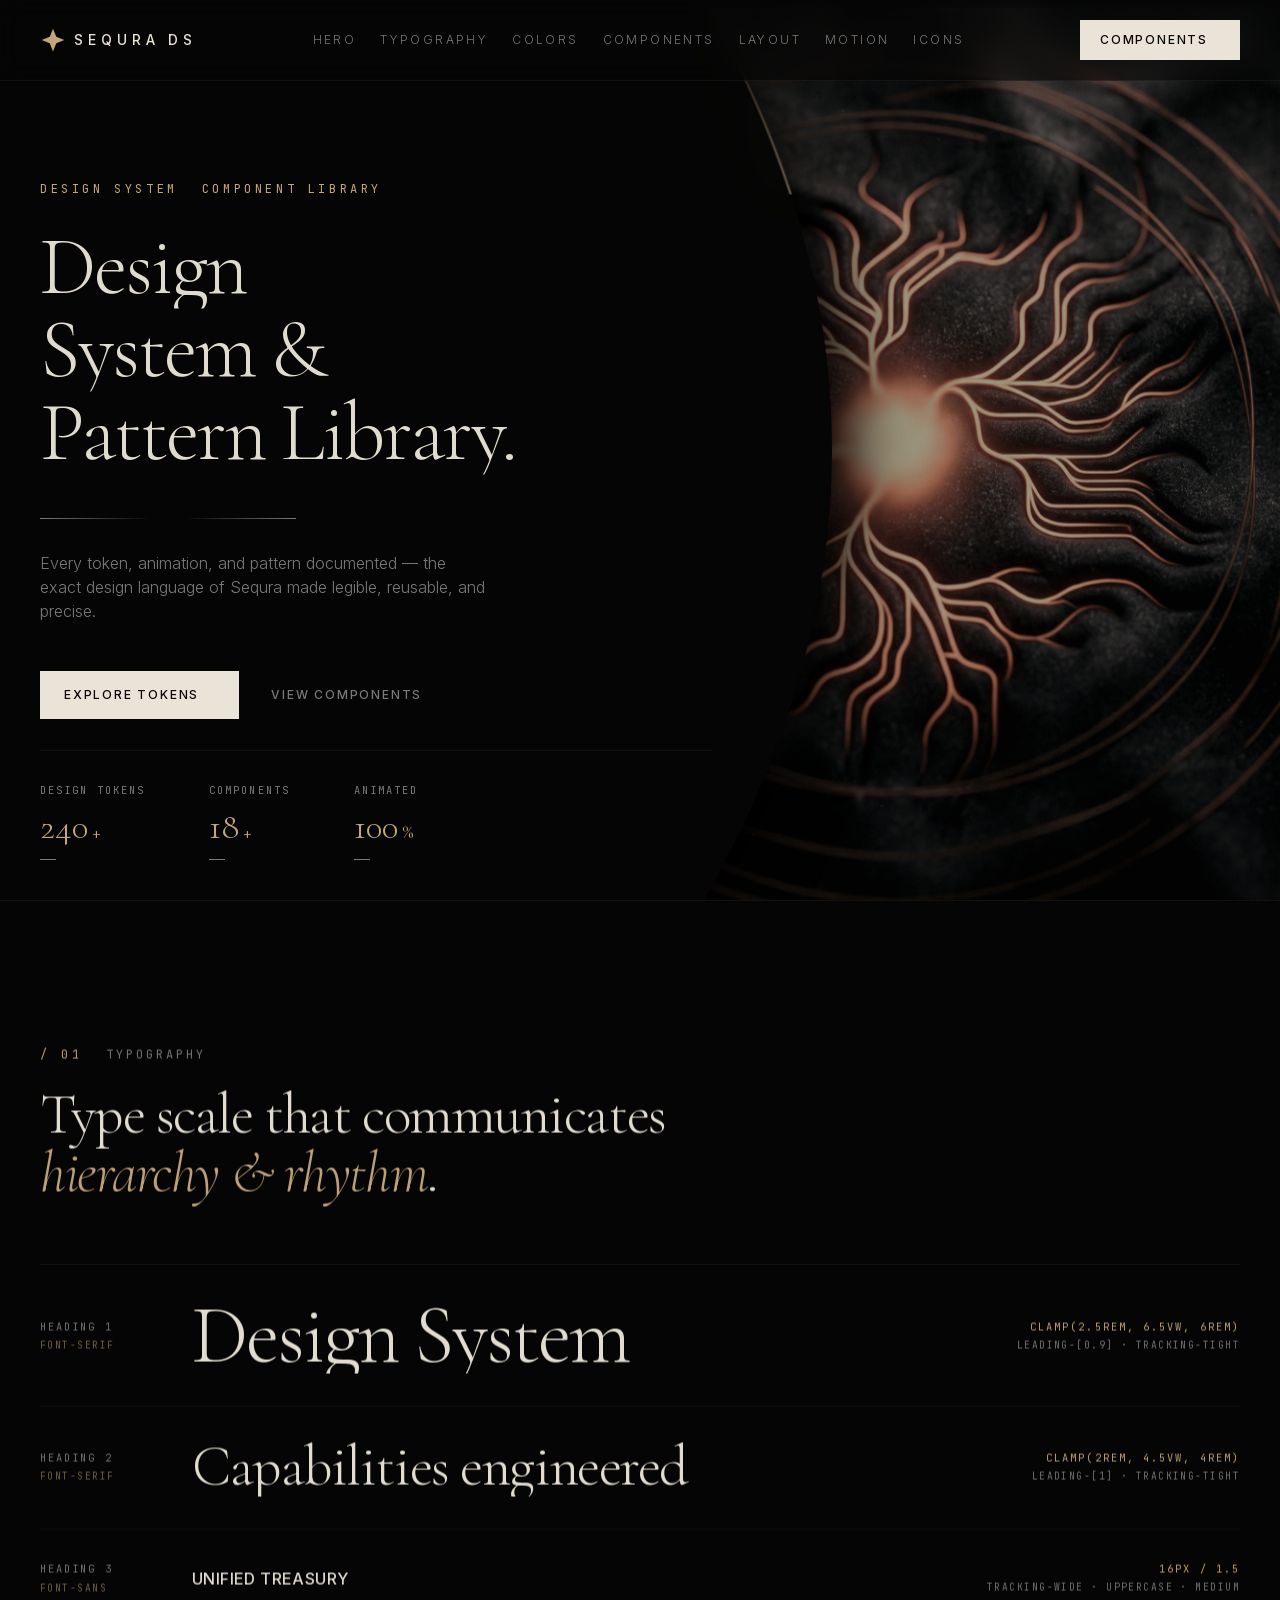
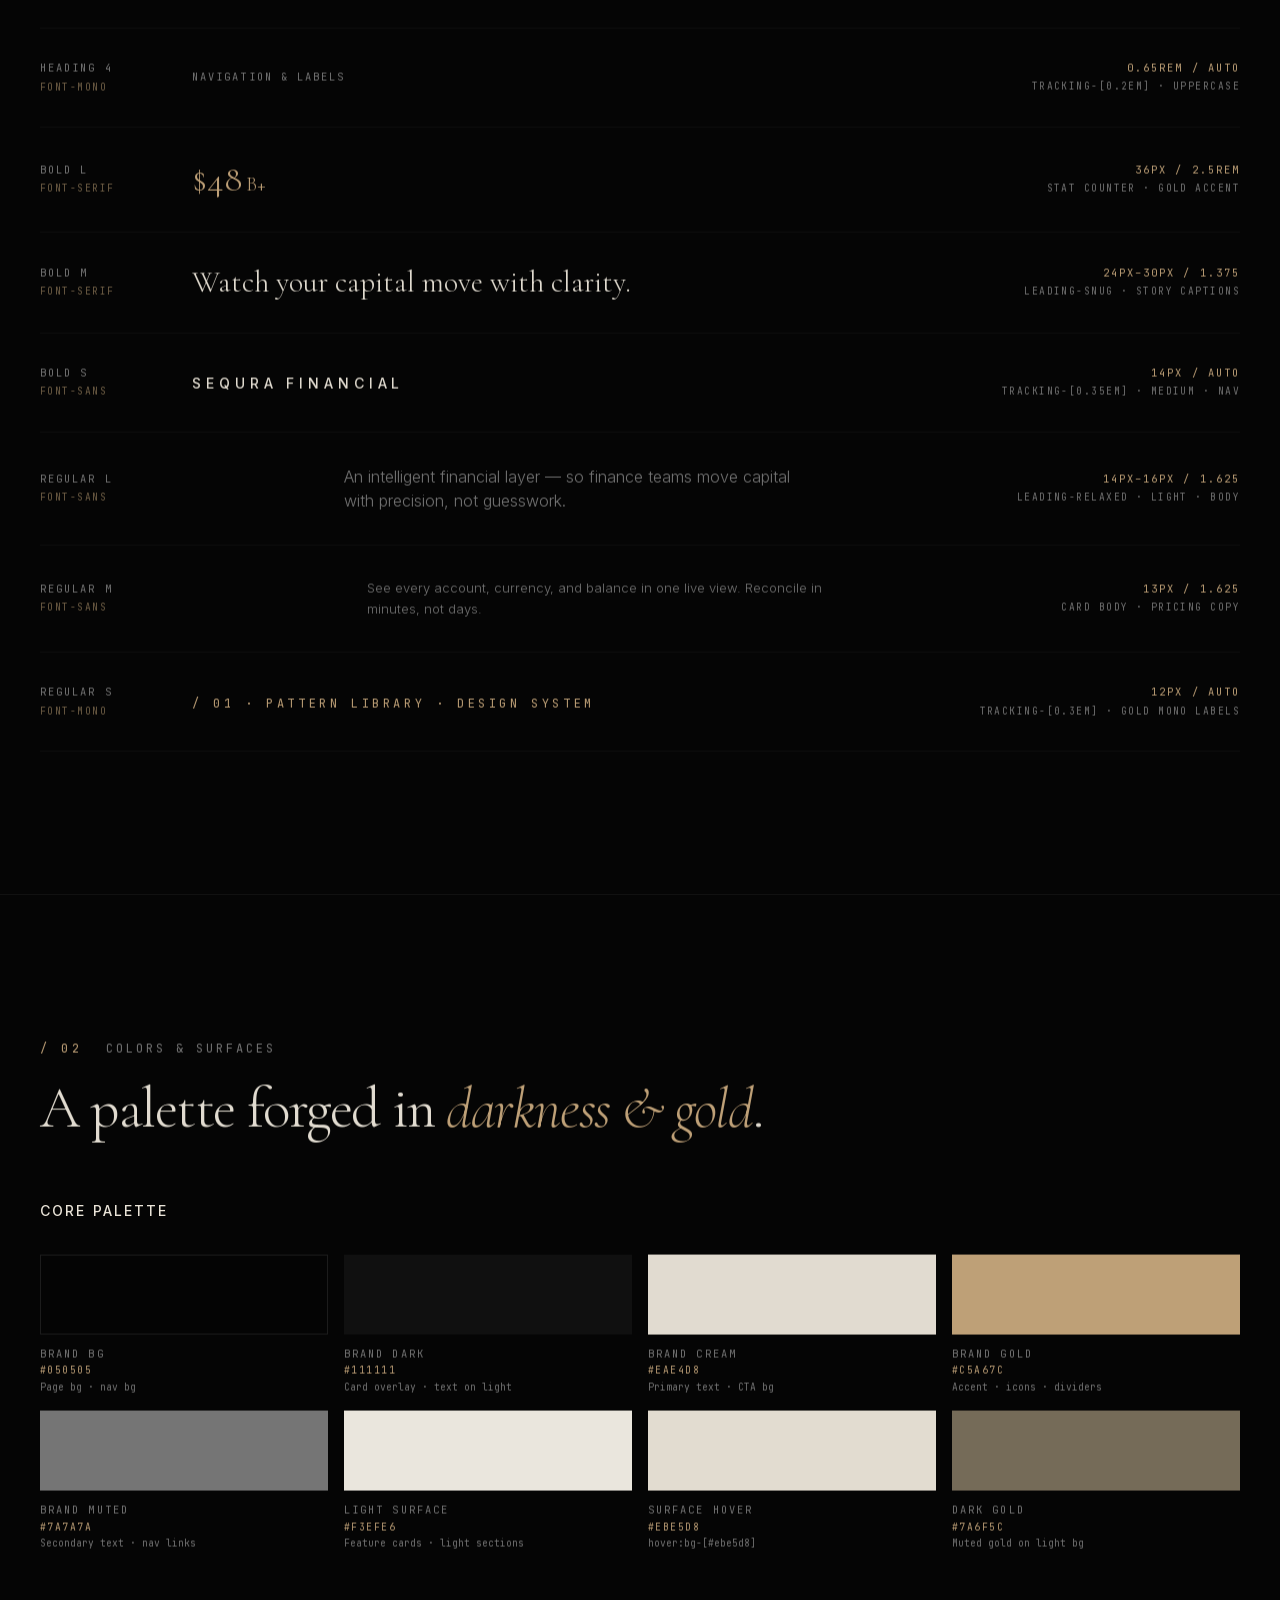
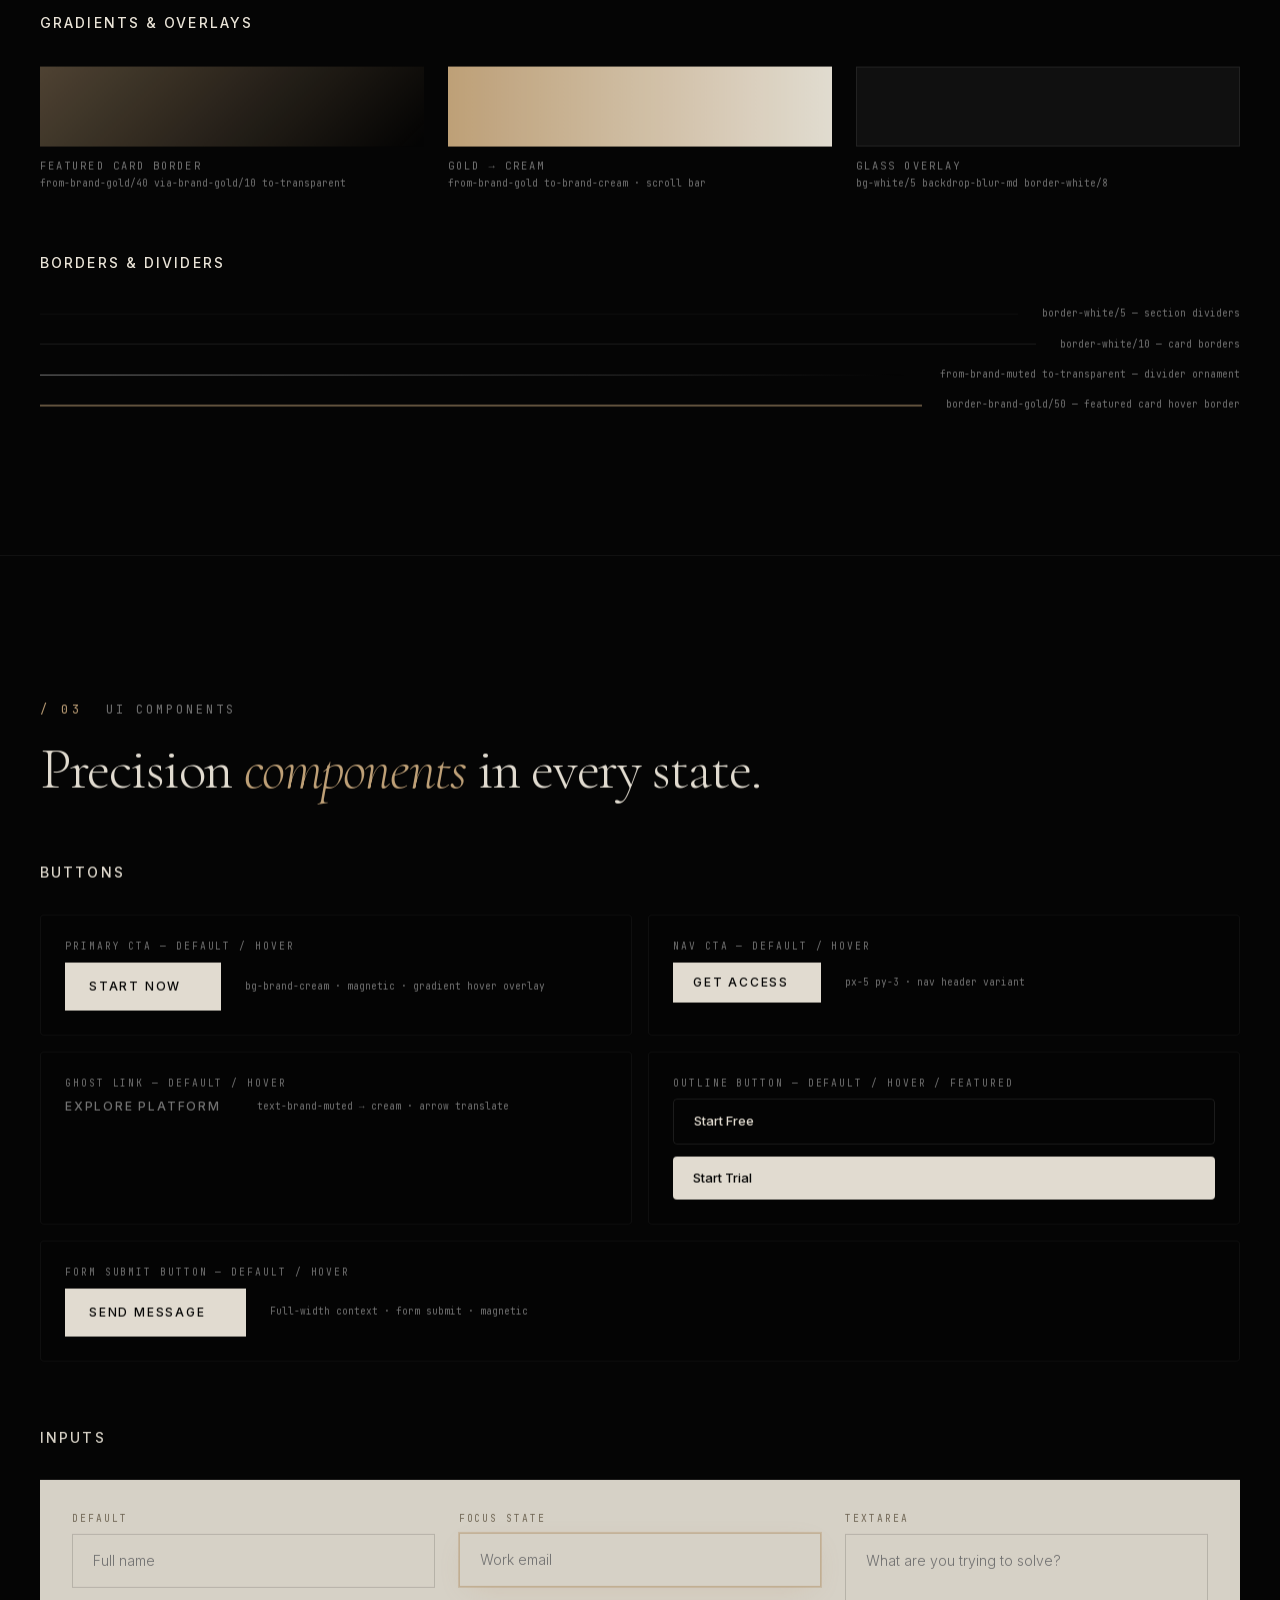
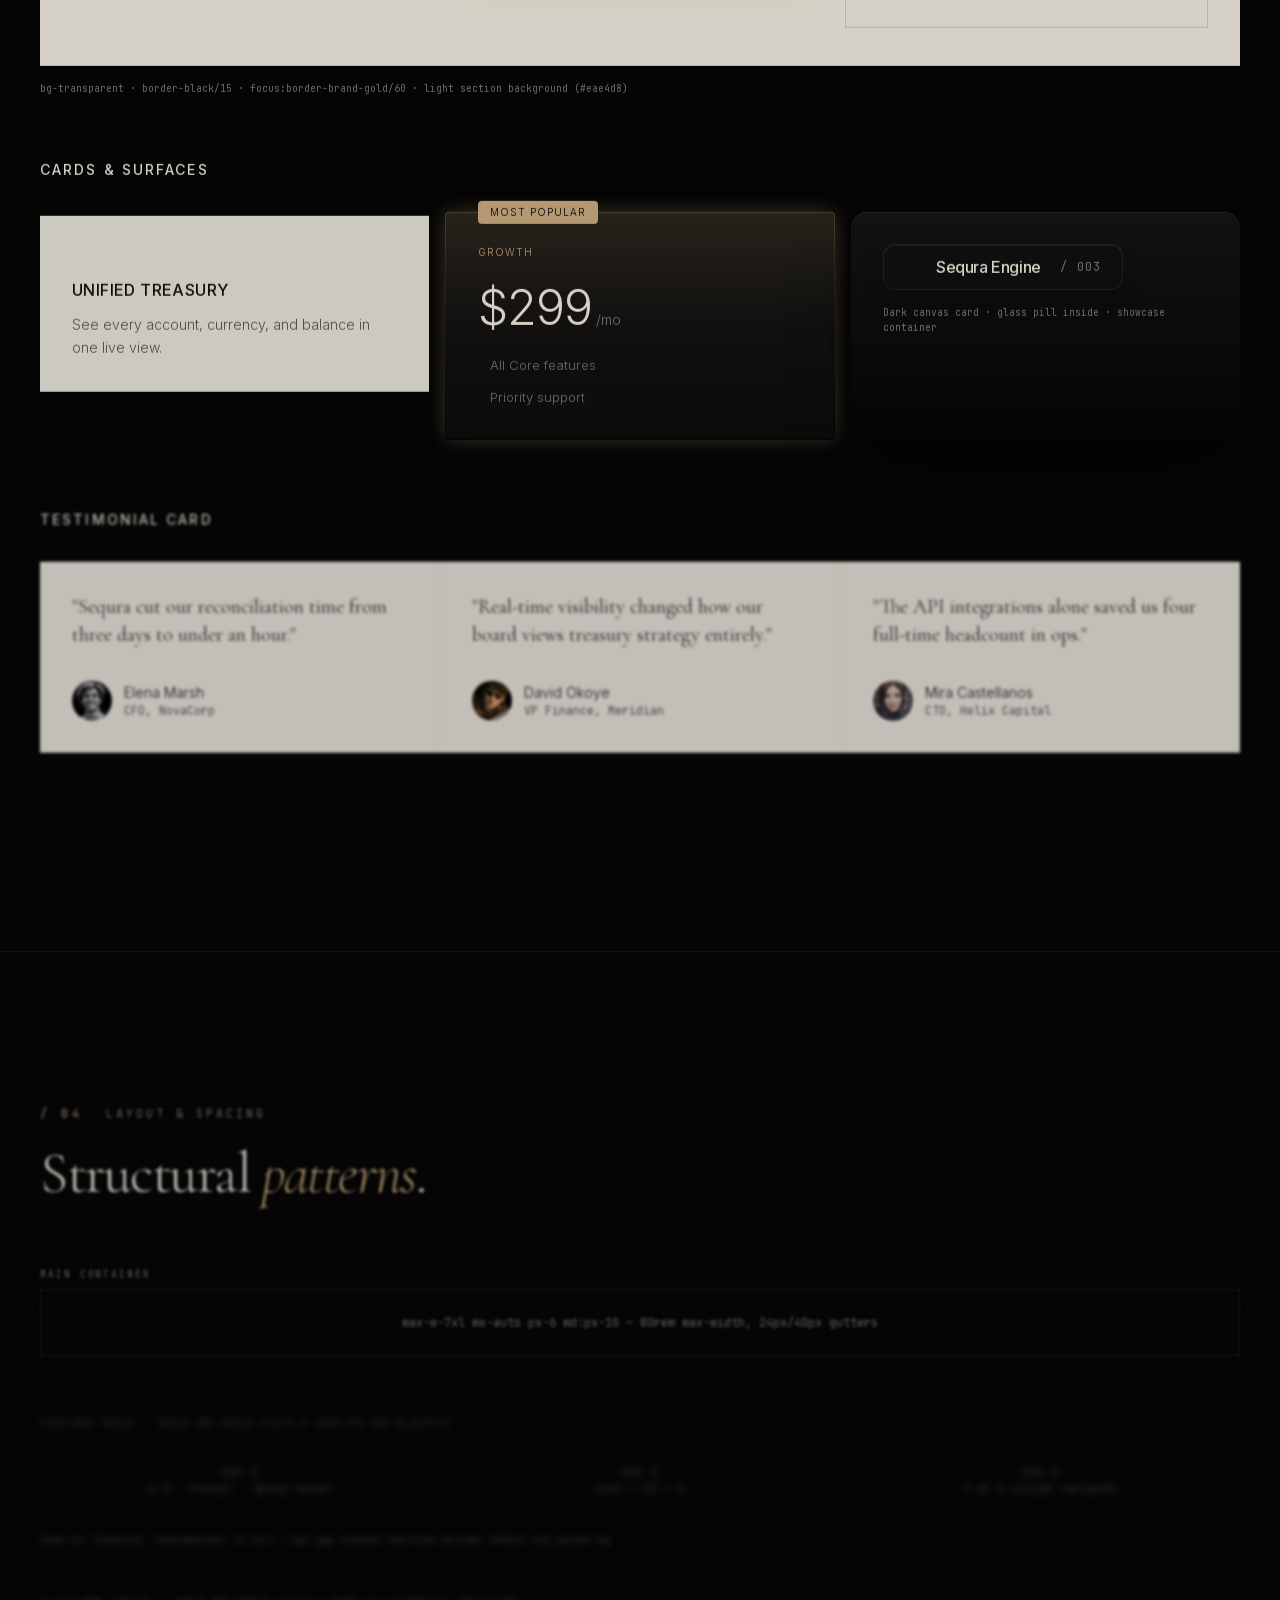
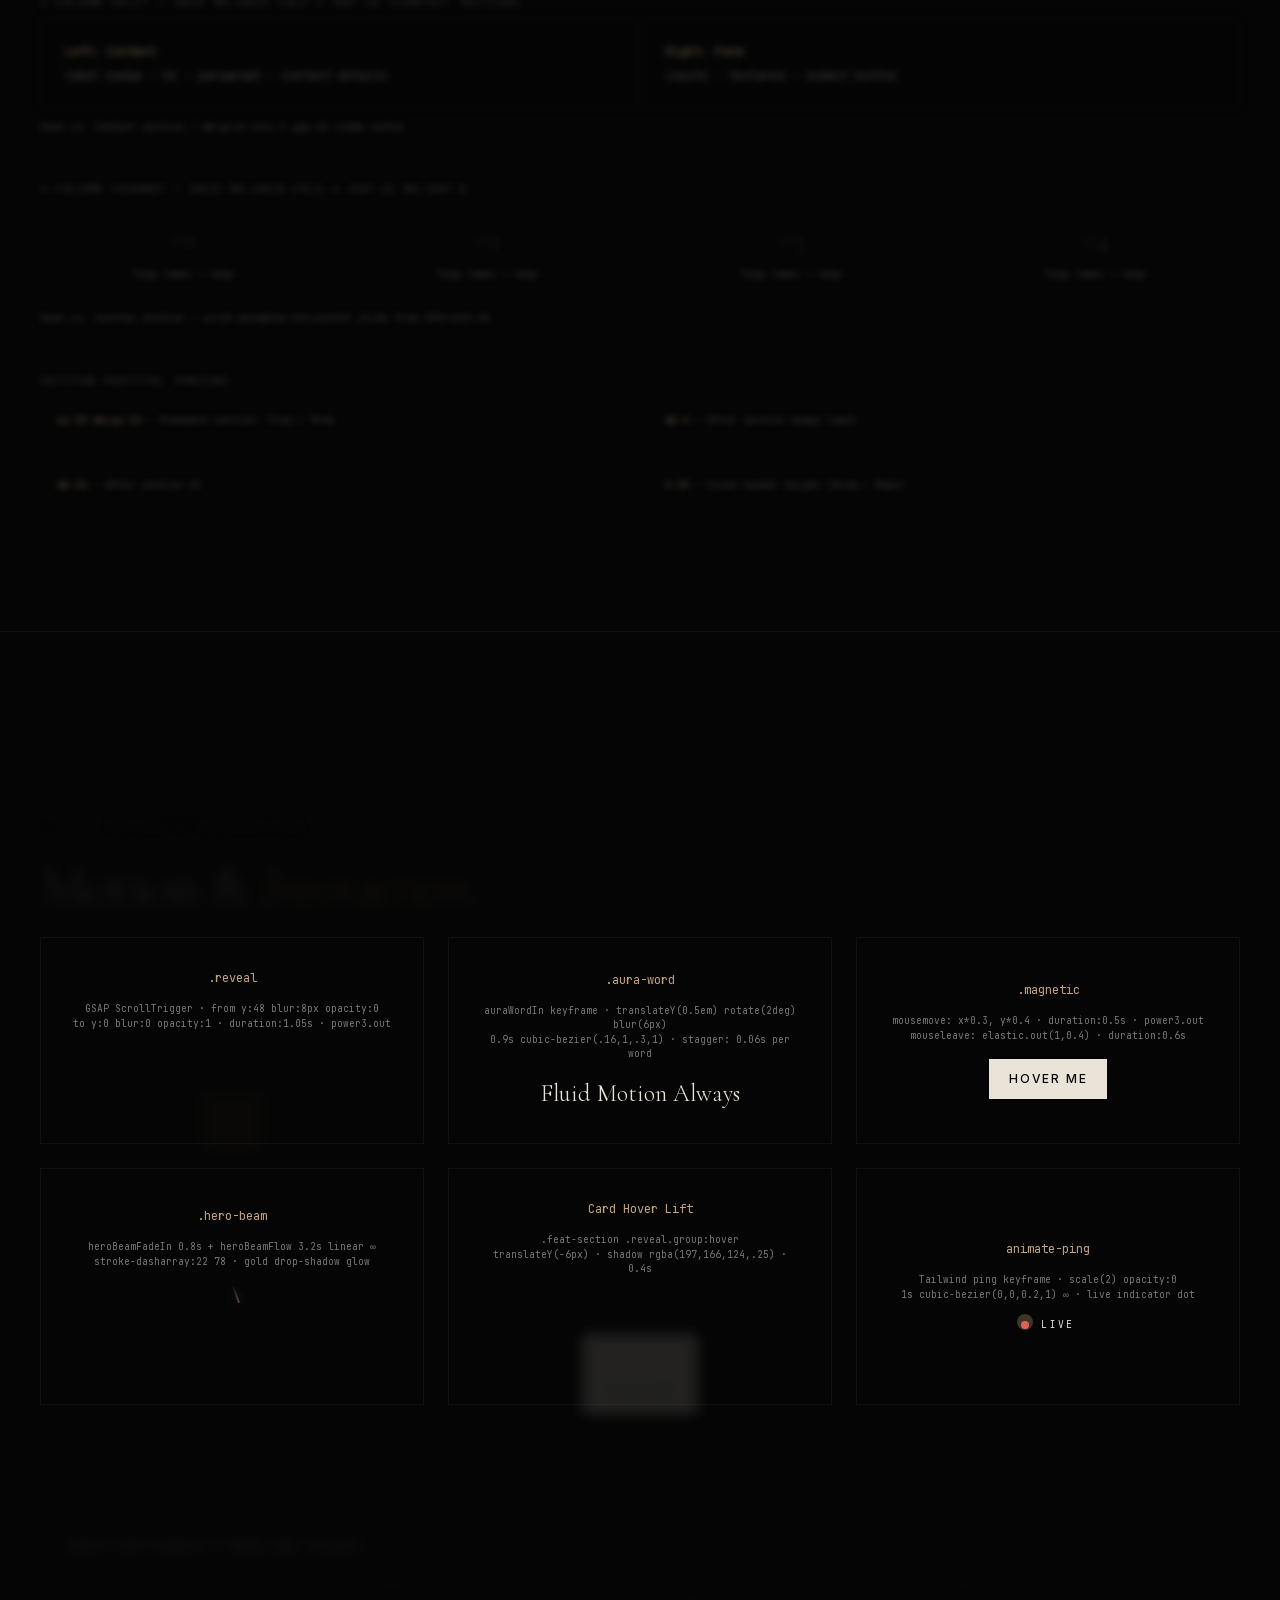
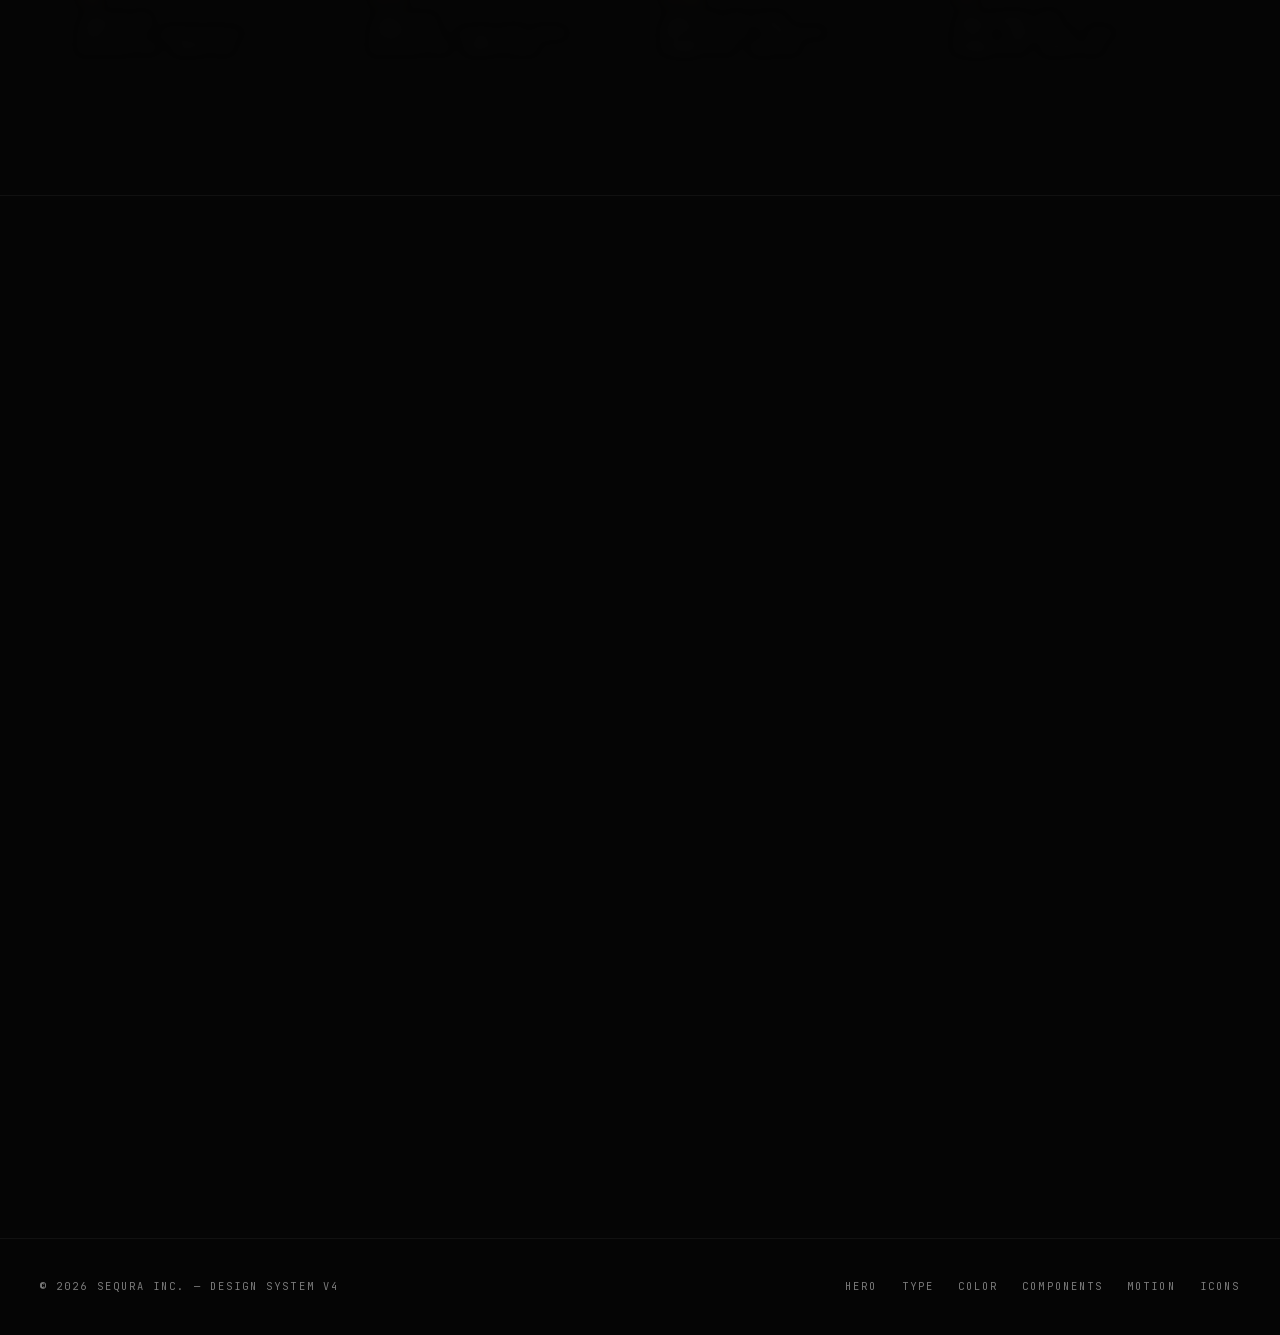
==== commit b348895a: "video da hero do design system4 arrumado" ====
--- a/sequra-fintech.aura.build/design-system4.html
+++ b/sequra-fintech.aura.build/design-system4.html
@@ -95,7 +95,7 @@
 
   <!-- Right background image -->
   <div class="absolute inset-0 z-0 flex justify-end overflow-hidden">
-    <img alt="" class="gsap-bg-img h-full w-auto max-w-none object-cover object-left opacity-0" src="assets/fb736cce9f57f5f8_1600w.jpg"/>
+    <video autoplay class="gsap-bg-img w-[60%] h-full object-cover object-left opacity-60 mix-blend-luminosity" data-aura-generated-video="true" data-aura-video-preset="loop-in-view" loop="" muted="" playsinline="" poster="assets/fb736cce9f57f5f8_1600w.jpg" preload="auto" src="assets/14d3a0a76b8f8317_1780052529386-823cbeff-27d2-46.mp4" style="filter: sepia(0.3) hue-rotate(-15deg) contrast(1.1);"></video>
   </div>
 
   <!-- SVG curve + beam overlay -->
